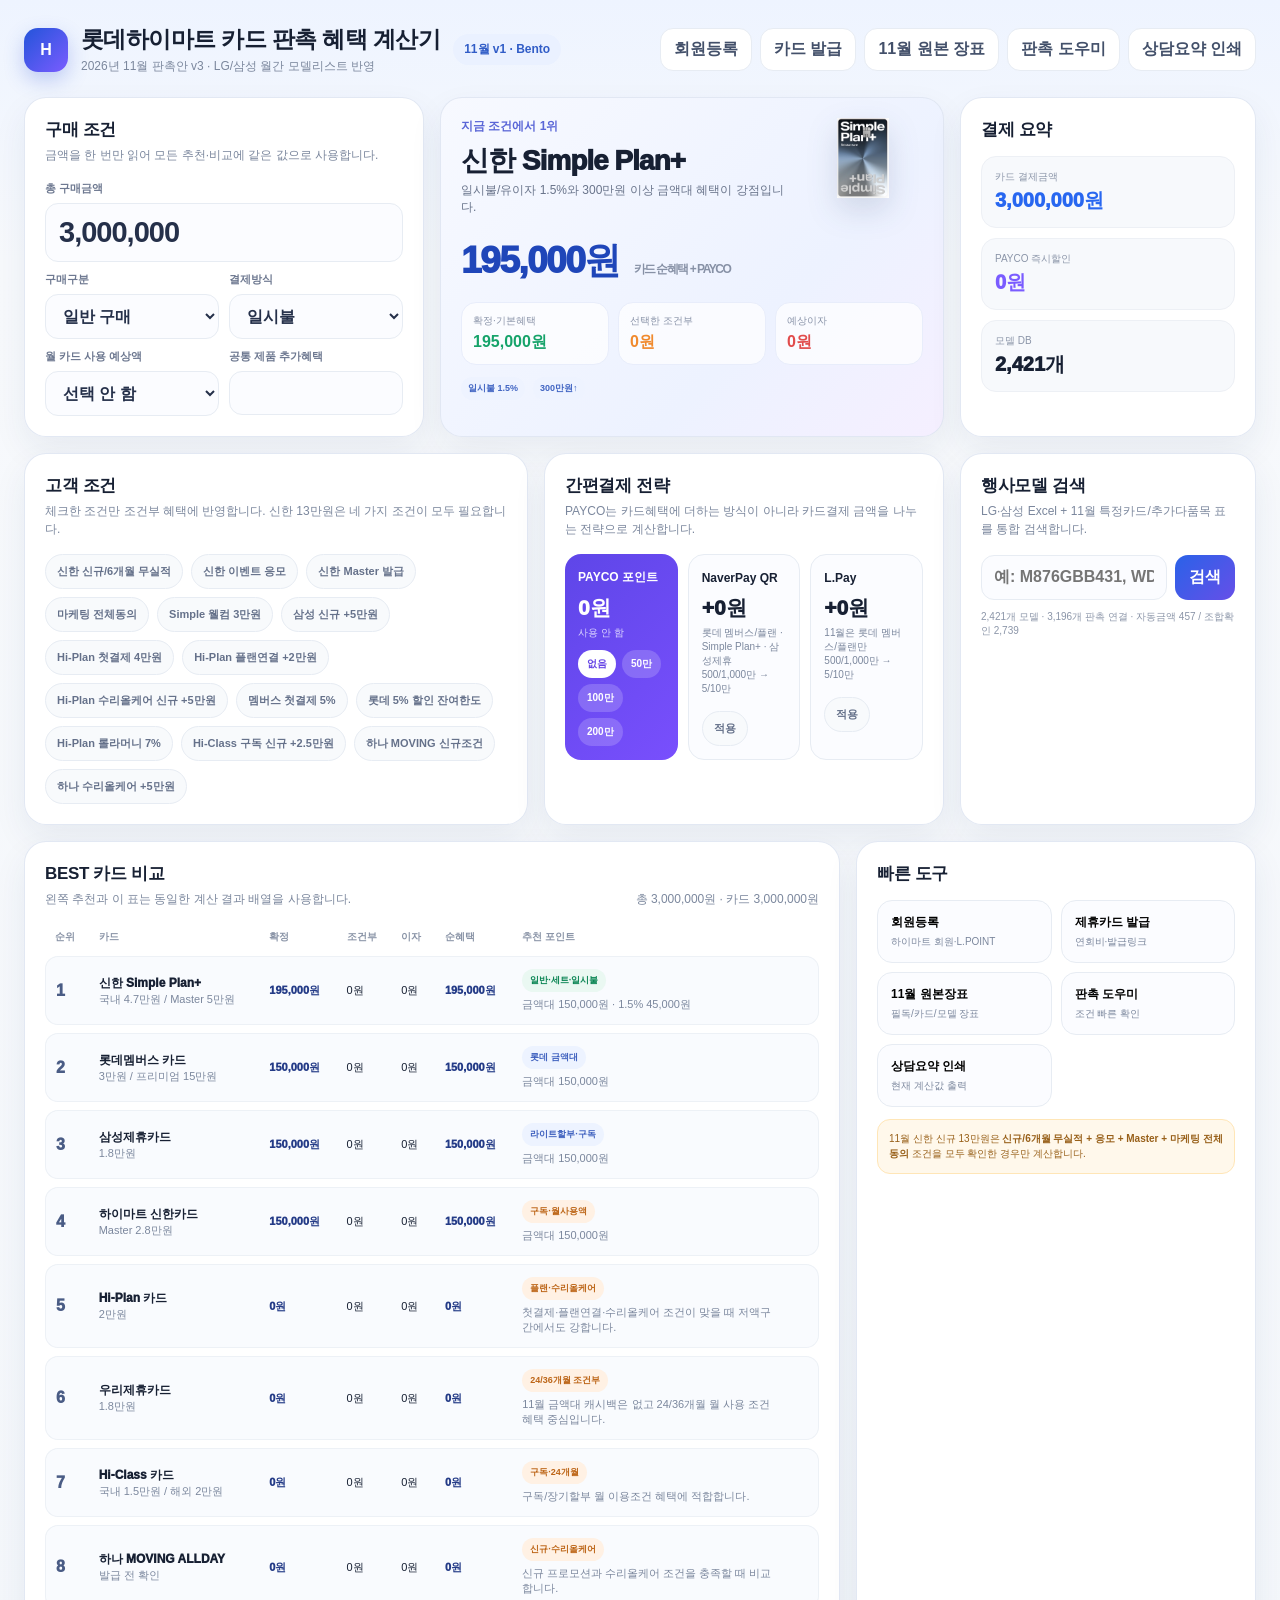
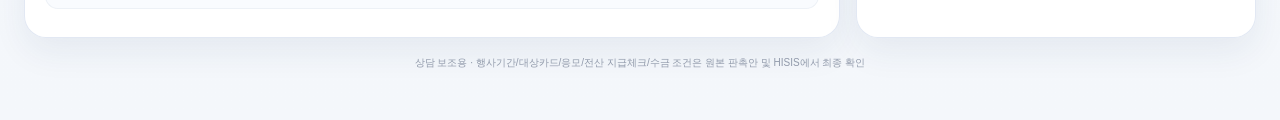
==== index.html @ 44b93381 "Add selectable card hero control" ====
<!doctype html>
<html lang="ko">
<head>
<meta charset="utf-8" />
<meta name="viewport" content="width=device-width,initial-scale=1,viewport-fit=cover" />
<title>롯데하이마트 카드 판촉 혜택 계산기 · 2026년 11월</title>
<link rel="stylesheet" href="styles.css">
</head>
<body>
<div class="app">
  <div class="topbar">
    <div class="brand"><div class="logo">H</div><div><h1>롯데하이마트 카드 판촉 혜택 계산기</h1><p>2026년 11월 판촉안 v3 · LG/삼성 월간 모델리스트 반영</p></div><span class="version">11월 v1 · Bento</span></div>
    <div class="top-actions"><button onclick="openModal('memberModal')">회원등록</button><button onclick="openModal('issueModal')">카드 발급</button><button onclick="openModal('sourceModal')">11월 원본 장표</button><button onclick="openModal('chatModal')">판촉 도우미</button><button onclick="window.print()">상담요약 인쇄</button></div>
  </div>

  <main class="grid">
    <section class="card inputs">
      <h2 class="section-title">구매 조건</h2><div class="section-sub">금액을 한 번만 읽어 모든 추천·비교에 같은 값으로 사용합니다.</div>
      <div class="field-grid">
        <div class="field wide"><label>총 구매금액</label><input id="amount" class="amount-main" inputmode="numeric" value="3,000,000" /></div>
        <div class="field"><label>구매구분</label><select id="category"><option value="general">일반 구매</option><option value="subscription">구독 구매</option></select></div>
        <div class="field"><label>결제방식</label><select id="month"><option value="0">일시불</option><option value="2">2개월</option><option value="3">3개월</option><option value="4">4개월</option><option value="5">5개월</option><option value="6">6개월</option><option value="12">12개월</option><option value="24">24개월</option><option value="36">36개월</option><option value="60">60개월</option></select></div>
        <div class="field"><label>월 카드 사용 예상액</label><select id="monthlySpend"><option value="0">선택 안 함</option><option value="300000">30만원</option><option value="500000">50만원</option><option value="700000">70만원</option><option value="1000000">100만원</option><option value="1200000">120만원</option><option value="1500000">150만원</option><option value="2000000">200만원</option></select></div>
        <div class="field"><label>공통 제품 추가혜택</label><input id="productCashback" inputmode="numeric" value="0" /></div>
      </div>
    </section>

    <section class="card hero">
      <div class="hero-top"><div><div class="hero-headline"><div id="heroKicker" class="hero-kicker">지금 조건에서 1위</div><button id="heroReset" class="hero-reset" type="button" onclick="resetSelectedCard()" style="display:none">추천 1위로 돌아가기</button></div><div id="heroName" class="hero-card-name">-</div><div id="heroReason" class="hero-reason">조건을 계산하고 있습니다.</div></div><img id="heroImg" class="hero-img" alt="카드 이미지" style="display:none" /></div>
      <div id="heroMoney" class="hero-money">0원 <small>순혜택</small></div>
      <div class="hero-break"><div class="mini"><div class="k">확정·기본혜택</div><div id="heroConfirmed" class="v green">0원</div></div><div class="mini"><div class="k">선택한 조건부</div><div id="heroConditional" class="v orange">0원</div></div><div class="mini"><div class="k">예상이자</div><div id="heroInterest" class="v red">0원</div></div></div>
      <div id="heroTags" class="chips" style="margin-top:12px"></div>
    </section>

    <section class="card benefits">
      <h3 class="section-title">결제 요약</h3><div class="kpis"><div class="kpi blue"><div class="k">카드 결제금액</div><div id="cardAmountKpi" class="v">0원</div></div><div class="kpi purple"><div class="k">PAYCO 즉시할인</div><div id="paycoKpi" class="v">0원</div></div><div class="kpi"><div class="k">모델 DB</div><div id="modelCount" class="v">-</div></div></div>
    </section>

    <section class="card conditions">
      <h3 class="section-title">고객 조건</h3><div class="section-sub">체크한 조건만 조건부 혜택에 반영합니다. 신한 13만원은 네 가지 조건이 모두 필요합니다.</div>
      <div class="chips">
        <label class="chip"><input id="shinhanNew" type="checkbox"><span>신한 신규/6개월 무실적</span></label>
        <label class="chip"><input id="shinhanApply" type="checkbox"><span>신한 이벤트 응모</span></label>
        <label class="chip"><input id="shinhanMaster" type="checkbox"><span>신한 Master 발급</span></label>
        <label class="chip"><input id="shinhanMarketing" type="checkbox"><span>마케팅 전체동의</span></label>
        <label class="chip orange"><input id="simpleWelcome" type="checkbox"><span>Simple 웰컴 3만원</span></label>
        <label class="chip"><input id="samsungNew" type="checkbox"><span>삼성 신규 +5만원</span></label>
        <label class="chip"><input id="planFirst" type="checkbox"><span>Hi-Plan 첫결제 4만원</span></label>
        <label class="chip"><input id="planConnected" type="checkbox"><span>Hi-Plan 플랜연결 +2만원</span></label>
        <label class="chip orange"><input id="planAllcare" type="checkbox"><span>Hi-Plan 수리올케어 신규 +5만원</span></label>
        <label class="chip"><input id="membersFirst" type="checkbox"><span>멤버스 첫결제 5%</span></label>
        <label class="chip"><input id="lotteBilling" type="checkbox"><span>롯데 5% 할인 잔여한도</span></label>
        <label class="chip"><input id="lola" type="checkbox"><span>Hi-Plan 롤라머니 7%</span></label>
        <label class="chip"><input id="classNewSub" type="checkbox"><span>Hi-Class 구독 신규 +2.5만원</span></label>
        <label class="chip"><input id="hanaNew" type="checkbox"><span>하나 MOVING 신규조건</span></label>
        <label class="chip orange"><input id="hanaAllcare" type="checkbox"><span>하나 수리올케어 +5만원</span></label>
      </div>
    </section>

    <section class="card pay">
      <h3 class="section-title">간편결제 전략</h3><div class="section-sub">PAYCO는 카드혜택에 더하는 방식이 아니라 카드결제 금액을 나누는 전략으로 계산합니다.</div>
      <div class="pay-grid">
        <div class="pay-card payco"><b>PAYCO 포인트</b><div id="paycoBenefit" class="big">0원</div><div id="paycoDesc" class="small">사용 안 함</div><div class="payco-controls"><button data-payco="0">없음</button><button data-payco="500000">50만</button><button data-payco="1000000">100만</button><button data-payco="2000000">200만</button></div></div>
        <label class="pay-card"><b>NaverPay QR</b><div id="naverText" class="big">+0원</div><div class="small">롯데 멤버스/플랜 · Simple Plan+ · 삼성제휴<br>500/1,000만 → 5/10만</div><div class="chips"><span class="chip green"><input id="naverPay" type="checkbox"><span>적용</span></span></div></label>
        <label class="pay-card"><b>L.Pay</b><div id="lpayText" class="big">+0원</div><div class="small">11월은 롯데 멤버스/플랜만<br>500/1,000만 → 5/10만</div><div class="chips"><span class="chip green"><input id="lpay" type="checkbox"><span>적용</span></span></div></label>
      </div>
    </section>

    <section class="card model">
      <h3 class="section-title">행사모델 검색</h3><div class="section-sub">LG·삼성 Excel + 11월 특정카드/추가다품목 표를 통합 검색합니다.</div>
      <div class="model-search"><input id="modelQuery" placeholder="예: M876GBB431, WD90H25BHB" /><button class="primary" onclick="searchModel()">검색</button></div>
      <div id="modelStats" class="model-stats"></div><div id="modelResults" class="model-results"></div>
    </section>

    <section class="card compare">
      <div class="compare-head"><div><h3 class="section-title">BEST 카드 비교</h3><div class="section-sub">왼쪽 추천과 이 표는 동일한 계산 결과 배열을 사용합니다.</div></div><div id="rankNote" class="section-sub"></div></div>
      <div class="table-wrap"><table class="rank-table"><thead><tr><th>순위</th><th>카드</th><th>확정</th><th>조건부</th><th>이자</th><th>순혜택</th><th>추천 포인트</th></tr></thead><tbody id="rankBody"></tbody></table></div>
    </section>

    <section class="card tools">
      <h3 class="section-title">빠른 도구</h3><div class="tool-grid"><button class="tool" onclick="openModal('memberModal')"><b>회원등록</b><span>하이마트 회원·L.POINT</span></button><button class="tool" onclick="openModal('issueModal')"><b>제휴카드 발급</b><span>연회비·발급링크</span></button><button class="tool" onclick="openModal('sourceModal')"><b>11월 원본장표</b><span>필독/카드/모델 장표</span></button><button class="tool" onclick="openModal('chatModal')"><b>판촉 도우미</b><span>조건 빠른 확인</span></button><button class="tool" onclick="window.print()"><b>상담요약 인쇄</b><span>현재 계산값 출력</span></button></div>
      <div class="notice">11월 신한 신규 13만원은 <b>신규/6개월 무실적 + 응모 + Master + 마케팅 전체동의</b> 조건을 모두 확인한 경우만 계산합니다.</div>
    </section>
  </main>
  <div class="footer">상담 보조용 · 행사기간/대상카드/응모/전산 지급체크/수금 조건은 원본 판촉안 및 HISIS에서 최종 확인</div>
</div>

<div class="modal" id="memberModal" onclick="if(event.target===this)closeModal('memberModal')"><div class="modal-box"><div class="modal-head"><div><h3>회원등록</h3><div class="section-sub">하이마트 회원등록과 L.POINT 모바일카드를 바로 열거나 QR로 안내합니다.</div></div><button class="x" onclick="closeModal('memberModal')">×</button></div><div id="memberGrid" class="issue-grid"></div></div></div>
<div class="modal" id="issueModal" onclick="if(event.target===this)closeModal('issueModal')"><div class="modal-box"><div class="modal-head"><div><h3>제휴카드 발급</h3><div class="section-sub">11월 상담용 연회비와 발급 링크</div></div><button class="x" onclick="closeModal('issueModal')">×</button></div><div id="issueGrid" class="issue-grid"></div></div></div>
<div class="modal" id="sourceModal" onclick="if(event.target===this)closeModal('sourceModal')"><div class="modal-box"><div class="modal-head"><div><h3>11월 원본 장표</h3><div class="section-sub">필독·카드·간편결제·모델 판촉 원본</div></div><button class="x" onclick="closeModal('sourceModal')">×</button></div><div id="sourceGrid" class="source-grid"></div></div></div>
<div class="modal" id="chatModal" onclick="if(event.target===this)closeModal('chatModal')"><div class="modal-box" style="max-width:700px"><div class="modal-head"><div><h3>11월 판촉 도우미</h3><div class="section-sub">예: 신한 신규, 우리 24개월, LPay, PAYCO</div></div><button class="x" onclick="closeModal('chatModal')">×</button></div><div class="chat-row"><input id="chatQ" placeholder="궁금한 조건을 입력하세요" onkeydown="if(event.key==='Enter')askChat()"><button class="primary" onclick="askChat()">확인</button></div><div id="chatA" class="chat-answer">질문을 입력하면 11월 판촉안 기준 핵심 조건을 보여줍니다.</div></div></div>
<div class="modal viewer-modal" id="viewerModal" onclick="if(event.target===this)closeViewer()"><div class="viewer-box"><div class="modal-head"><div><h3 id="viewerTitle">확대 보기</h3><div id="viewerSub" class="section-sub"></div></div><button class="x" onclick="closeViewer()">×</button></div><div class="viewer-body"><img id="viewerImage" alt="확대 이미지"><div id="viewerUrl" class="viewer-url"></div><div class="viewer-actions"><button id="viewerOpenBtn" class="primary">링크 열기</button><button id="viewerCopyBtn">URL 복사</button></div></div></div></div>
<script src="model-db.js"></script>
<script src="app.js"></script>
</body>
</html>
---- styles.css ----
:root{--bg:#f4f7fb;--card:#fff;--text:#172033;--muted:#7b879d;--line:#e7ecf3;--blue:#2867f0;--blue2:#5a82ff;--navy:#111f48;--purple:#7a5cff;--green:#16a36a;--orange:#f08a2e;--red:#e14c4c;--shadow:0 14px 34px rgba(25,52,97,.07);--r:22px}
*{box-sizing:border-box}body{margin:0;background:linear-gradient(180deg,#eef4ff 0,#f7f9fc 260px,#f4f7fb 100%);color:var(--text);font-family:Pretendard,-apple-system,BlinkMacSystemFont,"Segoe UI",Roboto,"Noto Sans KR",sans-serif}button,input,select{font:inherit}button{cursor:pointer}
.app{max-width:1500px;margin:0 auto;padding:24px 24px 50px}.topbar{display:flex;align-items:center;justify-content:space-between;gap:18px;margin-bottom:22px}.brand{display:flex;align-items:center;gap:13px}.logo{width:44px;height:44px;border-radius:14px;background:linear-gradient(135deg,#2354da,#7a5cff);display:grid;place-items:center;color:white;font-weight:900;box-shadow:0 8px 20px rgba(55,88,214,.28)}.brand h1{margin:0;font-size:23px;letter-spacing:-.6px}.brand p{margin:3px 0 0;color:var(--muted);font-size:12px}.top-actions{display:flex;gap:8px;flex-wrap:wrap}.top-actions button,.ghost-btn{border:1px solid var(--line);background:#fff;padding:10px 13px;border-radius:13px;color:#43506a;font-weight:750}.version{background:#eaf1ff;color:#315dc7;border-radius:999px;padding:7px 11px;font-weight:800;font-size:12px}
.grid{display:grid;grid-template-columns:repeat(12,1fr);gap:16px}.card{background:rgba(255,255,255,.94);border:1px solid rgba(224,231,242,.92);border-radius:var(--r);box-shadow:var(--shadow);padding:20px}.card h2,.card h3{margin:0}.section-title{font-size:17px;letter-spacing:-.35px}.section-sub{margin-top:5px;color:var(--muted);font-size:12px;line-height:1.55}.inputs{grid-column:span 4}.hero{grid-column:span 5;background:linear-gradient(135deg,#f7f9ff,#edf2ff 65%,#f5efff)}.benefits{grid-column:span 3}.pay{grid-column:span 4}.conditions{grid-column:span 5}.model{grid-column:span 3}.compare{grid-column:span 8}.tools{grid-column:span 4}.full{grid-column:1/-1}
.field-grid{display:grid;grid-template-columns:1fr 1fr;gap:10px;margin-top:16px}.field{display:flex;flex-direction:column;gap:7px}.field.wide{grid-column:1/-1}.field label{font-size:11px;color:#6d7890;font-weight:800}.field input,.field select{width:100%;border:1px solid var(--line);background:#fbfcff;border-radius:13px;padding:12px 13px;outline:none;color:#25304a;font-weight:720}.field input:focus,.field select:focus{border-color:#aac0ff;box-shadow:0 0 0 3px rgba(63,105,238,.08)}
.amount-main{font-size:29px!important;font-weight:900!important;letter-spacing:-1px}.seg{display:flex;background:#f1f4f9;border-radius:13px;padding:4px;gap:4px}.seg button{flex:1;border:0;background:transparent;padding:9px 6px;border-radius:10px;font-size:12px;font-weight:800;color:#7a859b}.seg button.active{background:#fff;color:#1f4ec5;box-shadow:0 3px 10px rgba(33,55,91,.1)}
.chips{display:flex;flex-wrap:wrap;gap:8px;margin-top:15px}.chip{position:relative}.chip input{position:absolute;opacity:0}.chip span{display:inline-flex;align-items:center;gap:6px;border:1px solid var(--line);background:#f8fafc;padding:9px 11px;border-radius:999px;color:#65718a;font-size:11px;font-weight:800;transition:.15s}.chip input:checked+span{border-color:#9ab4ff;background:#eaf0ff;color:#2458d5;box-shadow:inset 0 0 0 1px #cfdbff}.chip.orange input:checked+span{border-color:#ffc894;background:#fff2e5;color:#c66410}.chip.green input:checked+span{border-color:#91d5b9;background:#e9f8f1;color:#0d8755}
.hero-top{display:flex;justify-content:space-between;align-items:flex-start;gap:18px}.hero-kicker{font-size:12px;font-weight:900;color:#5a66d7}.hero-card-name{font-size:28px;font-weight:950;margin:7px 0 2px;letter-spacing:-1px}.hero-reason{color:#69748b;font-size:12px}.hero-img{width:126px;height:80px;object-fit:contain;filter:drop-shadow(0 12px 15px rgba(30,48,92,.14))}.hero-money{font-size:37px;font-weight:950;letter-spacing:-1.5px;margin-top:20px;color:#1f46b9}.hero-money small{font-size:12px;color:#8791a6;font-weight:800;margin-left:5px}.hero-break{display:grid;grid-template-columns:1fr 1fr 1fr;gap:9px;margin-top:16px}.mini{background:rgba(255,255,255,.72);border:1px solid #e8edfb;border-radius:15px;padding:11px}.mini .k{font-size:10px;color:#8993a8}.mini .v{font-size:16px;font-weight:900;margin-top:4px}.mini .v.green{color:var(--green)}.mini .v.orange{color:var(--orange)}.mini .v.red{color:var(--red)}
.kpis{display:grid;gap:10px;margin-top:15px}.kpi{padding:13px;border-radius:15px;background:#f7f9fc;border:1px solid #edf0f5}.kpi .k{font-size:10px;color:#8b95a8}.kpi .v{font-weight:950;font-size:20px;margin-top:3px}.kpi.blue .v{color:var(--blue)}.kpi.purple .v{color:var(--purple)}
.pay-grid{display:grid;grid-template-columns:repeat(3,1fr);gap:10px;margin-top:15px}.pay-card{border-radius:16px;padding:13px;border:1px solid var(--line);background:#fbfcff}.pay-card b{font-size:12px}.pay-card .big{font-size:21px;font-weight:950;margin-top:8px}.pay-card .small{font-size:10px;color:var(--muted);margin-top:4px;line-height:1.4}.pay-card.payco{background:linear-gradient(135deg,#5e46e8,#794ffd);color:#fff;border:0}.pay-card.payco .small{color:#ddd7ff}.payco-controls{display:flex;gap:6px;margin-top:10px;flex-wrap:wrap}.payco-controls button{border:0;border-radius:999px;padding:7px 9px;background:rgba(255,255,255,.18);color:#fff;font-size:10px;font-weight:800}.payco-controls button.active{background:#fff;color:#6645e5}
.model-search{display:flex;gap:8px;margin-top:16px}.model-search input{flex:1;border:1px solid var(--line);border-radius:13px;padding:12px;background:#fbfcff;font-weight:750;min-width:0}.primary{border:0;border-radius:13px;background:linear-gradient(135deg,#2a62e8,#664fe8);color:#fff;font-weight:850;padding:12px 14px}.model-stats{margin-top:10px;color:#8b95a8;font-size:10px}.model-results{margin-top:12px;max-height:360px;overflow:auto;display:grid;gap:8px}.model-item{border:1px solid var(--line);border-radius:14px;padding:11px;background:#fcfdff}.model-name{font-weight:950;font-size:13px}.promo-line{display:flex;justify-content:space-between;gap:10px;margin-top:7px;font-size:10px;color:#667188}.promo-line b{color:#293552}.promo-amt{font-weight:900;color:#2358d6;white-space:nowrap}.tagrow{display:flex;flex-wrap:wrap;gap:5px;margin-top:7px}.tag{font-size:9px;font-weight:850;border-radius:999px;padding:5px 7px;background:#eef3ff;color:#4165c3}.tag.warn{background:#fff1e5;color:#c66718}.tag.good{background:#e9f8f1;color:#0e8657}
.compare-head{display:flex;justify-content:space-between;align-items:end;gap:12px}.table-wrap{overflow:auto;margin-top:14px}.rank-table{width:100%;border-collapse:separate;border-spacing:0 8px;min-width:760px}.rank-table th{text-align:left;color:#8a94a7;font-size:10px;padding:0 10px 4px}.rank-table td{padding:12px 10px;background:#f9fbfe;border-top:1px solid #edf1f6;border-bottom:1px solid #edf1f6;font-size:11px}.rank-table td:first-child{border-left:1px solid #edf1f6;border-radius:13px 0 0 13px}.rank-table td:last-child{border-right:1px solid #edf1f6;border-radius:0 13px 13px 0}.rank{font-size:16px;font-weight:950;color:#4a5c85}.cardname{font-weight:950;font-size:12px}.money{font-weight:950;color:#243b87}.muted{color:var(--muted)}.status{display:inline-flex;padding:5px 8px;border-radius:999px;background:#edf3ff;color:#3f61bf;font-size:9px;font-weight:850}.status.orange{background:#fff1e4;color:#bd6618}.status.green{background:#eaf8f2;color:#0b8554}
.tool-grid{display:grid;grid-template-columns:1fr 1fr;gap:9px;margin-top:15px}.tool{border:1px solid var(--line);background:#fbfcff;border-radius:15px;padding:13px;text-align:left}.tool b{display:block;font-size:12px}.tool span{display:block;font-size:10px;color:var(--muted);margin-top:4px}.notice{margin-top:12px;padding:11px;border-radius:13px;background:#fff8eb;color:#986019;font-size:10px;line-height:1.55;border:1px solid #ffe6b7}
.modal{position:fixed;inset:0;background:rgba(15,24,45,.48);display:none;align-items:center;justify-content:center;padding:18px;z-index:30}.modal.open{display:flex}.modal-box{width:min(1100px,96vw);max-height:90vh;overflow:auto;background:#fff;border-radius:24px;padding:20px;box-shadow:0 30px 70px rgba(7,18,49,.25)}.modal-head{display:flex;justify-content:space-between;align-items:center;gap:10px;position:sticky;top:-20px;background:white;padding:5px 0 12px;z-index:2}.x{border:0;background:#f1f4f8;width:34px;height:34px;border-radius:11px;font-weight:900}.issue-grid,.source-grid{display:grid;grid-template-columns:repeat(3,1fr);gap:12px}.issue-card,.source-card{border:1px solid var(--line);border-radius:17px;padding:14px;background:#fbfcff}.issue-card img{width:100%;height:84px;object-fit:contain}.issue-card h4{margin:8px 0 4px}.issue-card p{font-size:10px;color:var(--muted);line-height:1.5;min-height:45px}.issue-card a{display:inline-flex;text-decoration:none;background:#285fe4;color:white;border-radius:10px;padding:9px 10px;font-size:10px;font-weight:850}.source-card img{width:100%;border-radius:10px;border:1px solid #edf0f5}.source-card b{display:block;margin-top:8px;font-size:11px}.chat-row{display:flex;gap:8px}.chat-row input{flex:1;border:1px solid var(--line);border-radius:13px;padding:12px}.chat-answer{white-space:pre-wrap;background:#f7f9fd;border:1px solid var(--line);border-radius:15px;padding:14px;margin-top:10px;font-size:11px;line-height:1.65}.footer{margin-top:18px;text-align:center;color:#9099aa;font-size:10px}
@media(max-width:1100px){.inputs,.hero,.benefits,.pay,.conditions,.model,.compare,.tools{grid-column:span 6}.hero{order:-1}.issue-grid,.source-grid{grid-template-columns:repeat(2,1fr)}}
@media(max-width:720px){.app{padding:14px 12px 35px}.topbar{align-items:flex-start}.top-actions{display:none}.grid{gap:11px}.inputs,.hero,.benefits,.pay,.conditions,.model,.compare,.tools{grid-column:1/-1}.card{padding:16px;border-radius:18px}.hero-card-name{font-size:22px}.hero-money{font-size:31px}.hero-img{width:92px}.hero-break{grid-template-columns:1fr 1fr}.hero-break .mini:last-child{grid-column:1/-1}.field-grid{grid-template-columns:1fr 1fr}.pay-grid{grid-template-columns:1fr}.issue-grid,.source-grid{grid-template-columns:1fr}.brand h1{font-size:18px}.logo{width:38px;height:38px}.version{display:none}}
@media print{body{background:#fff}.top-actions,.tools,.model,.conditions,.pay,.footer{display:none!important}.app{max-width:none;padding:0}.grid{display:block}.card{box-shadow:none;margin:0 0 10px;border:1px solid #ddd}.compare{page-break-inside:avoid}}
.issue-grid{display:grid;grid-template-columns:repeat(auto-fit,minmax(260px,1fr));gap:16px}.issue-card{border:1px solid var(--line,#e6eaf1);border-radius:20px;padding:16px;background:#fff;box-shadow:0 8px 24px rgba(15,23,42,.05)}.issue-card h4{margin:10px 0 6px;font-size:18px}.issue-card p{margin:0 0 12px;color:#64708a;line-height:1.55;font-size:13px}.issue-main-img{width:100%;height:110px;object-fit:contain;border-radius:14px;background:#f7f9fc}.issue-placeholder{height:110px;display:grid;place-items:center;border-radius:14px;background:linear-gradient(135deg,#eef3ff,#f6f2ff);font-weight:900;color:#4253a8}.issue-qr-row{display:grid;grid-template-columns:96px 1fr;gap:12px;align-items:center;margin:10px 0}.issue-qr-img{width:96px;height:96px;object-fit:contain;border:1px solid #e4e8ef;border-radius:14px;padding:6px;background:#fff;cursor:zoom-in}.issue-url{font-size:11px;line-height:1.45;word-break:break-all;color:#667085;background:#f8fafc;border-radius:12px;padding:10px}.issue-actions{display:flex;gap:8px;flex-wrap:wrap}.issue-actions a,.issue-actions button{border:0;border-radius:11px;padding:9px 11px;background:#eef3ff;color:#2947b8;font-size:12px;font-weight:800;text-decoration:none;cursor:pointer}.issue-actions a{background:#315efb;color:#fff}.member-symbol{height:110px;border-radius:14px;background:linear-gradient(135deg,#fff4f3,#f0f6ff);display:grid;place-items:center;font-size:24px;font-weight:950;color:#315efb}.source-click{border:1px solid var(--line,#e6eaf1);text-align:left;cursor:pointer;width:100%;font:inherit;color:inherit}.source-click img{width:100%;height:150px;object-fit:cover;object-position:top;border-radius:13px;margin-bottom:10px;border:1px solid #edf0f5}.source-click:hover{transform:translateY(-2px);box-shadow:0 12px 30px rgba(49,94,251,.11)}.viewer-modal{z-index:500}.viewer-box{width:min(1000px,94vw);max-height:92vh;overflow:auto;background:#fff;border-radius:24px;padding:18px}.viewer-body{display:grid;gap:12px}.viewer-body img{width:100%;max-height:72vh;object-fit:contain;border-radius:16px;background:#f7f8fb;border:1px solid #e7eaf0}.viewer-url{font-size:12px;word-break:break-all;background:#f8fafc;border:1px solid #e7eaf0;padding:12px;border-radius:12px;color:#475467}.viewer-actions{display:flex;gap:8px}.viewer-actions button{padding:10px 14px;border:0;border-radius:11px;font-weight:800;cursor:pointer}.viewer-actions .primary{background:#315efb;color:#fff}@media(max-width:620px){.issue-qr-row{grid-template-columns:82px 1fr}.issue-qr-img{width:82px;height:82px}.source-click img{height:120px}}
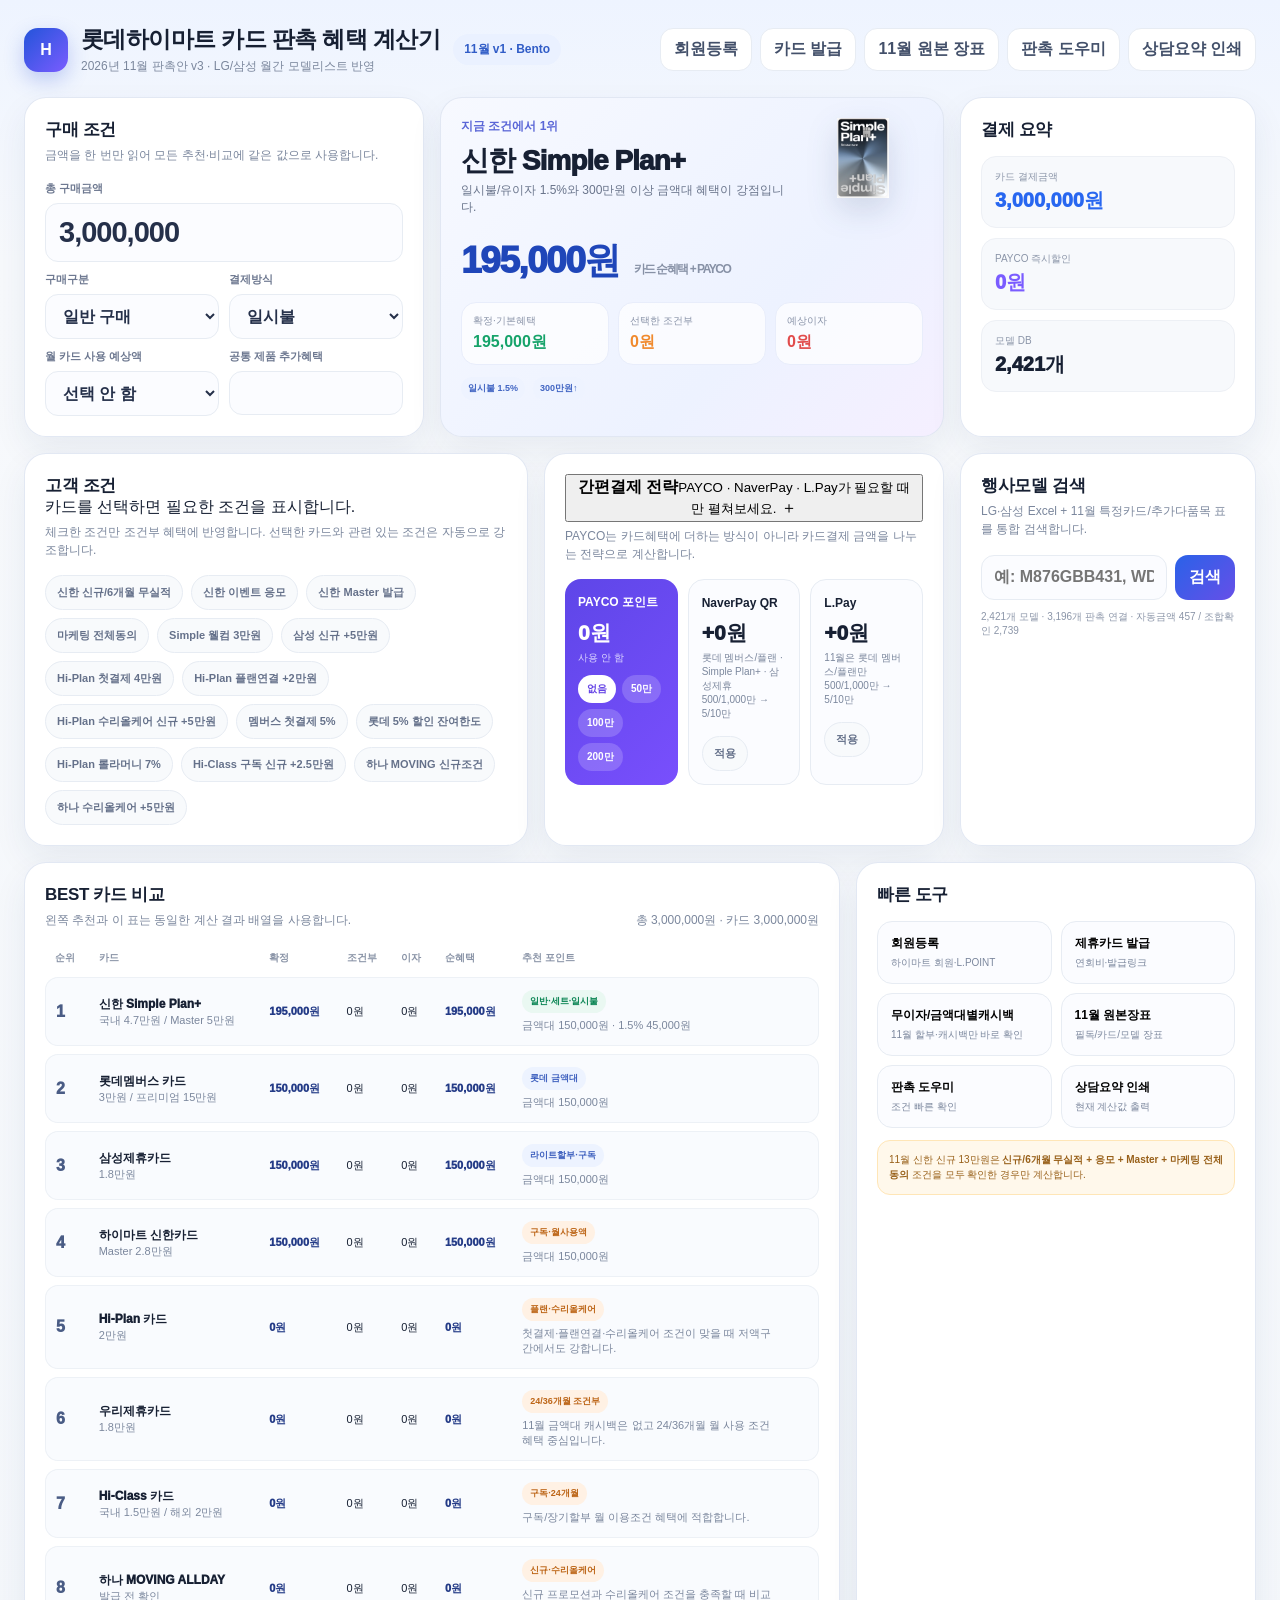
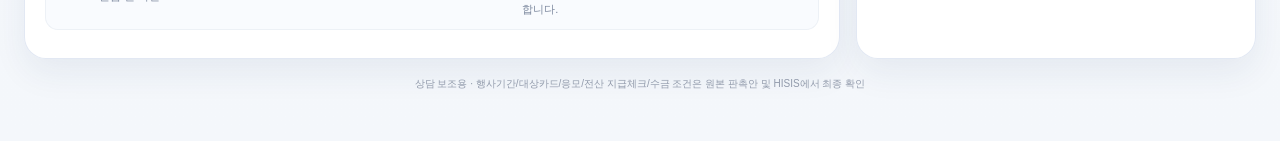
==== commit fadb187d: "Collapse payment strategy and add quick cashback guide" ====
--- a/index.html
+++ b/index.html
@@ -37,7 +37,7 @@
     </section>
 
     <section class="card conditions">
-      <h3 class="section-title">고객 조건</h3><div class="section-sub">체크한 조건만 조건부 혜택에 반영합니다. 신한 13만원은 네 가지 조건이 모두 필요합니다.</div>
+      <div class="condition-head"><h3 class="section-title">고객 조건</h3><span id="conditionHint" class="condition-hint">카드를 선택하면 필요한 조건을 표시합니다.</span></div><div class="section-sub">체크한 조건만 조건부 혜택에 반영합니다. 선택한 카드와 관련 있는 조건은 자동으로 강조합니다.</div>
       <div class="chips">
         <label class="chip"><input id="shinhanNew" type="checkbox"><span>신한 신규/6개월 무실적</span></label>
         <label class="chip"><input id="shinhanApply" type="checkbox"><span>신한 이벤트 응모</span></label>
@@ -57,12 +57,18 @@
       </div>
     </section>
 
-    <section class="card pay">
-      <h3 class="section-title">간편결제 전략</h3><div class="section-sub">PAYCO는 카드혜택에 더하는 방식이 아니라 카드결제 금액을 나누는 전략으로 계산합니다.</div>
+    <section class="card pay collapsible-card">
+      <button class="collapse-head" type="button" onclick="togglePayStrategy()" aria-expanded="false">
+        <span><strong>간편결제 전략</strong><small>PAYCO · NaverPay · L.Pay가 필요할 때만 펼쳐보세요.</small></span>
+        <span id="payCollapseIcon" class="collapse-icon">＋</span>
+      </button>
+      <div id="payStrategyBody" class="collapse-body">
+      <div class="section-sub">PAYCO는 카드혜택에 더하는 방식이 아니라 카드결제 금액을 나누는 전략으로 계산합니다.</div>
       <div class="pay-grid">
         <div class="pay-card payco"><b>PAYCO 포인트</b><div id="paycoBenefit" class="big">0원</div><div id="paycoDesc" class="small">사용 안 함</div><div class="payco-controls"><button data-payco="0">없음</button><button data-payco="500000">50만</button><button data-payco="1000000">100만</button><button data-payco="2000000">200만</button></div></div>
         <label class="pay-card"><b>NaverPay QR</b><div id="naverText" class="big">+0원</div><div class="small">롯데 멤버스/플랜 · Simple Plan+ · 삼성제휴<br>500/1,000만 → 5/10만</div><div class="chips"><span class="chip green"><input id="naverPay" type="checkbox"><span>적용</span></span></div></label>
         <label class="pay-card"><b>L.Pay</b><div id="lpayText" class="big">+0원</div><div class="small">11월은 롯데 멤버스/플랜만<br>500/1,000만 → 5/10만</div><div class="chips"><span class="chip green"><input id="lpay" type="checkbox"><span>적용</span></span></div></label>
+      </div>
       </div>
     </section>
 
@@ -78,7 +84,7 @@
     </section>
 
     <section class="card tools">
-      <h3 class="section-title">빠른 도구</h3><div class="tool-grid"><button class="tool" onclick="openModal('memberModal')"><b>회원등록</b><span>하이마트 회원·L.POINT</span></button><button class="tool" onclick="openModal('issueModal')"><b>제휴카드 발급</b><span>연회비·발급링크</span></button><button class="tool" onclick="openModal('sourceModal')"><b>11월 원본장표</b><span>필독/카드/모델 장표</span></button><button class="tool" onclick="openModal('chatModal')"><b>판촉 도우미</b><span>조건 빠른 확인</span></button><button class="tool" onclick="window.print()"><b>상담요약 인쇄</b><span>현재 계산값 출력</span></button></div>
+      <h3 class="section-title">빠른 도구</h3><div class="tool-grid"><button class="tool" onclick="openModal('memberModal')"><b>회원등록</b><span>하이마트 회원·L.POINT</span></button><button class="tool" onclick="openModal('issueModal')"><b>제휴카드 발급</b><span>연회비·발급링크</span></button><button class="tool" onclick="openModal('benefitGuideModal')"><b>무이자/금액대별캐시백</b><span>11월 할부·캐시백만 바로 확인</span></button><button class="tool" onclick="openModal('sourceModal')"><b>11월 원본장표</b><span>필독/카드/모델 장표</span></button><button class="tool" onclick="openModal('chatModal')"><b>판촉 도우미</b><span>조건 빠른 확인</span></button><button class="tool" onclick="window.print()"><b>상담요약 인쇄</b><span>현재 계산값 출력</span></button></div>
       <div class="notice">11월 신한 신규 13만원은 <b>신규/6개월 무실적 + 응모 + Master + 마케팅 전체동의</b> 조건을 모두 확인한 경우만 계산합니다.</div>
     </section>
   </main>
@@ -87,6 +93,7 @@
 
 <div class="modal" id="memberModal" onclick="if(event.target===this)closeModal('memberModal')"><div class="modal-box"><div class="modal-head"><div><h3>회원등록</h3><div class="section-sub">하이마트 회원등록과 L.POINT 모바일카드를 바로 열거나 QR로 안내합니다.</div></div><button class="x" onclick="closeModal('memberModal')">×</button></div><div id="memberGrid" class="issue-grid"></div></div></div>
 <div class="modal" id="issueModal" onclick="if(event.target===this)closeModal('issueModal')"><div class="modal-box"><div class="modal-head"><div><h3>제휴카드 발급</h3><div class="section-sub">11월 상담용 연회비와 발급 링크</div></div><button class="x" onclick="closeModal('issueModal')">×</button></div><div id="issueGrid" class="issue-grid"></div></div></div>
+<div class="modal" id="benefitGuideModal" onclick="if(event.target===this)closeModal('benefitGuideModal')"><div class="modal-box benefit-guide-box"><div class="modal-head"><div><h3>무이자/금액대별캐시백</h3><div class="section-sub">11월 상담에서 자주 확인하는 두 장표만 모았습니다.</div></div><button class="x" onclick="closeModal('benefitGuideModal')">×</button></div><div class="benefit-guide-grid"><button class="source-card source-click" onclick="openViewer('11월 무이자·할부','source/slide-15.png','','11월 판촉안 v3 · 15p')"><img src="source/slide-15.png" alt="11월 무이자 할부"><b>무이자/할부</b><div class="section-sub">카드별 무이자·부분무이자·장기할부 확인</div></button><button class="source-card source-click" onclick="openViewer('11월 금액대별 캐시백','source/slide-16.png','','11월 판촉안 v3 · 16p')"><img src="source/slide-16.png" alt="11월 금액대별 캐시백"><b>금액대별 캐시백</b><div class="section-sub">카드별 구매금액 구간 혜택 확인</div></button></div></div></div>
 <div class="modal" id="sourceModal" onclick="if(event.target===this)closeModal('sourceModal')"><div class="modal-box"><div class="modal-head"><div><h3>11월 원본 장표</h3><div class="section-sub">필독·카드·간편결제·모델 판촉 원본</div></div><button class="x" onclick="closeModal('sourceModal')">×</button></div><div id="sourceGrid" class="source-grid"></div></div></div>
 <div class="modal" id="chatModal" onclick="if(event.target===this)closeModal('chatModal')"><div class="modal-box" style="max-width:700px"><div class="modal-head"><div><h3>11월 판촉 도우미</h3><div class="section-sub">예: 신한 신규, 우리 24개월, LPay, PAYCO</div></div><button class="x" onclick="closeModal('chatModal')">×</button></div><div class="chat-row"><input id="chatQ" placeholder="궁금한 조건을 입력하세요" onkeydown="if(event.key==='Enter')askChat()"><button class="primary" onclick="askChat()">확인</button></div><div id="chatA" class="chat-answer">질문을 입력하면 11월 판촉안 기준 핵심 조건을 보여줍니다.</div></div></div>
 <div class="modal viewer-modal" id="viewerModal" onclick="if(event.target===this)closeViewer()"><div class="viewer-box"><div class="modal-head"><div><h3 id="viewerTitle">확대 보기</h3><div id="viewerSub" class="section-sub"></div></div><button class="x" onclick="closeViewer()">×</button></div><div class="viewer-body"><img id="viewerImage" alt="확대 이미지"><div id="viewerUrl" class="viewer-url"></div><div class="viewer-actions"><button id="viewerOpenBtn" class="primary">링크 열기</button><button id="viewerCopyBtn">URL 복사</button></div></div></div></div>
--- a/styles.css
+++ b/styles.css
@@ -15,4 +15,75 @@
 @media(max-width:1100px){.inputs,.hero,.benefits,.pay,.conditions,.model,.compare,.tools{grid-column:span 6}.hero{order:-1}.issue-grid,.source-grid{grid-template-columns:repeat(2,1fr)}}
 @media(max-width:720px){.app{padding:14px 12px 35px}.topbar{align-items:flex-start}.top-actions{display:none}.grid{gap:11px}.inputs,.hero,.benefits,.pay,.conditions,.model,.compare,.tools{grid-column:1/-1}.card{padding:16px;border-radius:18px}.hero-card-name{font-size:22px}.hero-money{font-size:31px}.hero-img{width:92px}.hero-break{grid-template-columns:1fr 1fr}.hero-break .mini:last-child{grid-column:1/-1}.field-grid{grid-template-columns:1fr 1fr}.pay-grid{grid-template-columns:1fr}.issue-grid,.source-grid{grid-template-columns:1fr}.brand h1{font-size:18px}.logo{width:38px;height:38px}.version{display:none}}
 @media print{body{background:#fff}.top-actions,.tools,.model,.conditions,.pay,.footer{display:none!important}.app{max-width:none;padding:0}.grid{display:block}.card{box-shadow:none;margin:0 0 10px;border:1px solid #ddd}.compare{page-break-inside:avoid}}
-.issue-grid{display:grid;grid-template-columns:repeat(auto-fit,minmax(260px,1fr));gap:16px}.issue-card{border:1px solid var(--line,#e6eaf1);border-radius:20px;padding:16px;background:#fff;box-shadow:0 8px 24px rgba(15,23,42,.05)}.issue-card h4{margin:10px 0 6px;font-size:18px}.issue-card p{margin:0 0 12px;color:#64708a;line-height:1.55;font-size:13px}.issue-main-img{width:100%;height:110px;object-fit:contain;border-radius:14px;background:#f7f9fc}.issue-placeholder{height:110px;display:grid;place-items:center;border-radius:14px;background:linear-gradient(135deg,#eef3ff,#f6f2ff);font-weight:900;color:#4253a8}.issue-qr-row{display:grid;grid-template-columns:96px 1fr;gap:12px;align-items:center;margin:10px 0}.issue-qr-img{width:96px;height:96px;object-fit:contain;border:1px solid #e4e8ef;border-radius:14px;padding:6px;background:#fff;cursor:zoom-in}.issue-url{font-size:11px;line-height:1.45;word-break:break-all;color:#667085;background:#f8fafc;border-radius:12px;padding:10px}.issue-actions{display:flex;gap:8px;flex-wrap:wrap}.issue-actions a,.issue-actions button{border:0;border-radius:11px;padding:9px 11px;background:#eef3ff;color:#2947b8;font-size:12px;font-weight:800;text-decoration:none;cursor:pointer}.issue-actions a{background:#315efb;color:#fff}.member-symbol{height:110px;border-radius:14px;background:linear-gradient(135deg,#fff4f3,#f0f6ff);display:grid;place-items:center;font-size:24px;font-weight:950;color:#315efb}.source-click{border:1px solid var(--line,#e6eaf1);text-align:left;cursor:pointer;width:100%;font:inherit;color:inherit}.source-click img{width:100%;height:150px;object-fit:cover;object-position:top;border-radius:13px;margin-bottom:10px;border:1px solid #edf0f5}.source-click:hover{transform:translateY(-2px);box-shadow:0 12px 30px rgba(49,94,251,.11)}.viewer-modal{z-index:500}.viewer-box{width:min(1000px,94vw);max-height:92vh;overflow:auto;background:#fff;border-radius:24px;padding:18px}.viewer-body{display:grid;gap:12px}.viewer-body img{width:100%;max-height:72vh;object-fit:contain;border-radius:16px;background:#f7f8fb;border:1px solid #e7eaf0}.viewer-url{font-size:12px;word-break:break-all;background:#f8fafc;border:1px solid #e7eaf0;padding:12px;border-radius:12px;color:#475467}.viewer-actions{display:flex;gap:8px}.viewer-actions button{padding:10px 14px;border:0;border-radius:11px;font-weight:800;cursor:pointer}.viewer-actions .primary{background:#315efb;color:#fff}@media(max-width:620px){.issue-qr-row{grid-template-columns:82px 1fr}.issue-qr-img{width:82px;height:82px}.source-click img{height:120px}}+.issue-grid{display:grid;grid-template-columns:repeat(auto-fit,minmax(260px,1fr));gap:16px}.issue-card{border:1px solid var(--line,#e6eaf1);border-radius:20px;padding:16px;background:#fff;box-shadow:0 8px 24px rgba(15,23,42,.05)}.issue-card h4{margin:10px 0 6px;font-size:18px}.issue-card p{margin:0 0 12px;color:#64708a;line-height:1.55;font-size:13px}.issue-main-img{width:100%;height:110px;object-fit:contain;border-radius:14px;background:#f7f9fc}.issue-placeholder{height:110px;display:grid;place-items:center;border-radius:14px;background:linear-gradient(135deg,#eef3ff,#f6f2ff);font-weight:900;color:#4253a8}.issue-qr-row{display:grid;grid-template-columns:96px 1fr;gap:12px;align-items:center;margin:10px 0}.issue-qr-img{width:96px;height:96px;object-fit:contain;border:1px solid #e4e8ef;border-radius:14px;padding:6px;background:#fff;cursor:zoom-in}.issue-url{font-size:11px;line-height:1.45;word-break:break-all;color:#667085;background:#f8fafc;border-radius:12px;padding:10px}.issue-actions{display:flex;gap:8px;flex-wrap:wrap}.issue-actions a,.issue-actions button{border:0;border-radius:11px;padding:9px 11px;background:#eef3ff;color:#2947b8;font-size:12px;font-weight:800;text-decoration:none;cursor:pointer}.issue-actions a{background:#315efb;color:#fff}.member-symbol{height:110px;border-radius:14px;background:linear-gradient(135deg,#fff4f3,#f0f6ff);display:grid;place-items:center;font-size:24px;font-weight:950;color:#315efb}.source-click{border:1px solid var(--line,#e6eaf1);text-align:left;cursor:pointer;width:100%;font:inherit;color:inherit}.source-click img{width:100%;height:150px;object-fit:cover;object-position:top;border-radius:13px;margin-bottom:10px;border:1px solid #edf0f5}.source-click:hover{transform:translateY(-2px);box-shadow:0 12px 30px rgba(49,94,251,.11)}.viewer-modal{z-index:500}.viewer-box{width:min(1000px,94vw);max-height:92vh;overflow:auto;background:#fff;border-radius:24px;padding:18px}.viewer-body{display:grid;gap:12px}.viewer-body img{width:100%;max-height:72vh;object-fit:contain;border-radius:16px;background:#f7f8fb;border:1px solid #e7eaf0}.viewer-url{font-size:12px;word-break:break-all;background:#f8fafc;border:1px solid #e7eaf0;padding:12px;border-radius:12px;color:#475467}.viewer-actions{display:flex;gap:8px}.viewer-actions button{padding:10px 14px;border:0;border-radius:11px;font-weight:800;cursor:pointer}.viewer-actions .primary{background:#315efb;color:#fff}@media(max-width:620px){.issue-qr-row{grid-template-columns:82px 1fr}.issue-qr-img{width:82px;height:82px}.source-click img{height:120px}}
+.hero-headline{display:flex;align-items:center;justify-content:space-between;gap:10px}
+.hero-reset{border:1px solid #dbe4ff;background:#fff;color:#315dc7;border-radius:999px;padding:7px 10px;font-size:10px;font-weight:850}
+.rank-row{cursor:pointer;transition:.15s}
+.rank-row:hover td{background:#f3f7ff;border-color:#dce6ff}
+.rank-row.selected td{background:#edf3ff;border-color:#9fb7ff;box-shadow:inset 0 0 0 1px #c6d5ff}
+.rank-detail{margin-top:5px;max-width:260px}
+@media(max-width:720px){
+  body{font-size:15px}
+  .app{padding:10px 10px 28px}
+  .topbar{margin-bottom:10px}
+  .brand{gap:10px;align-items:flex-start}
+  .brand h1{font-size:17px;line-height:1.25}
+  .brand p{font-size:11px;line-height:1.4}
+  .card{padding:14px;border-radius:16px}
+  .section-title{font-size:18px}
+  .section-sub{font-size:12px;line-height:1.5}
+  .hero{padding:16px}
+  .hero-top{gap:10px}
+  .hero-card-name{font-size:24px;line-height:1.2;margin-top:5px}
+  .hero-reason{font-size:12px;line-height:1.55;margin-top:5px}
+  .hero-money{font-size:32px;margin-top:14px}
+  .hero-money small{display:block;margin:5px 0 0;font-size:11px}
+  .hero-img{width:86px;height:58px}
+  .hero-break{gap:7px;margin-top:12px}
+  .mini{padding:10px;border-radius:13px}
+  .mini .k{font-size:10px}
+  .mini .v{font-size:16px}
+  .hero-headline{align-items:flex-start;flex-direction:column;gap:5px}
+  .hero-reset{padding:6px 9px}
+  .field-grid{grid-template-columns:1fr}
+  .field.wide{grid-column:auto}
+  .amount-main{font-size:27px!important}
+  .field input,.field select{padding:13px;font-size:15px}
+  .chips{gap:7px;margin-top:12px}
+  .chip span{font-size:12px;padding:9px 10px;line-height:1.3}
+  .pay-card{padding:14px}
+  .pay-card .big{font-size:23px}
+  .tool-grid{grid-template-columns:1fr 1fr}
+  .compare{padding:12px}
+  .compare-head{align-items:flex-start}
+  .table-wrap{overflow:visible;margin-top:10px}
+  .rank-table{min-width:0;border-spacing:0;width:100%;display:block}
+  .rank-table thead{display:none}
+  .rank-table tbody{display:grid;gap:10px}
+  .rank-table tr.rank-row{display:grid;grid-template-columns:56px 1fr 1fr;gap:0;background:#fff;border:1px solid #e7ecf3;border-radius:16px;overflow:hidden;box-shadow:0 6px 16px rgba(25,52,97,.04)}
+  .rank-table tr.rank-row.selected{border-color:#8faaff;box-shadow:0 0 0 2px #dce6ff}
+  .rank-table td,.rank-table td:first-child,.rank-table td:last-child{display:block;border:0!important;border-radius:0!important;background:transparent!important;padding:9px 10px;font-size:12px;min-width:0}
+  .rank-table td::before{content:attr(data-label);display:block;font-size:9px;color:#98a2b3;font-weight:800;margin-bottom:3px}
+  .rank-table td:nth-child(1){grid-row:1/3;grid-column:1;display:flex;align-items:center;justify-content:center;background:#f5f7fb!important;padding:8px}
+  .rank-table td:nth-child(1)::before{display:none}
+  .rank-table td:nth-child(2){grid-column:2/4;padding-bottom:6px}
+  .rank-table td:nth-child(3){grid-column:2}
+  .rank-table td:nth-child(4){grid-column:3}
+  .rank-table td:nth-child(5){grid-column:2}
+  .rank-table td:nth-child(6){grid-column:3}
+  .rank-table td:nth-child(7){grid-column:1/4;border-top:1px solid #edf1f6!important;padding-top:10px!important}
+  .rank{font-size:20px}
+  .cardname{font-size:15px;line-height:1.3}
+  .money{font-size:15px}
+  .rank-detail{max-width:none;font-size:11px;line-height:1.5;margin-top:5px}
+  .status{font-size:10px;padding:6px 8px}
+  .model-search{flex-direction:column}
+  .model-search .primary{width:100%}
+  .model-results{max-height:none}
+}
+@media(max-width:390px){
+  .tool-grid{grid-template-columns:1fr}
+  .hero-break{grid-template-columns:1fr}
+  .hero-break .mini:last-child{grid-column:auto}
+  .rank-table tr.rank-row{grid-template-columns:48px 1fr 1fr}
+}
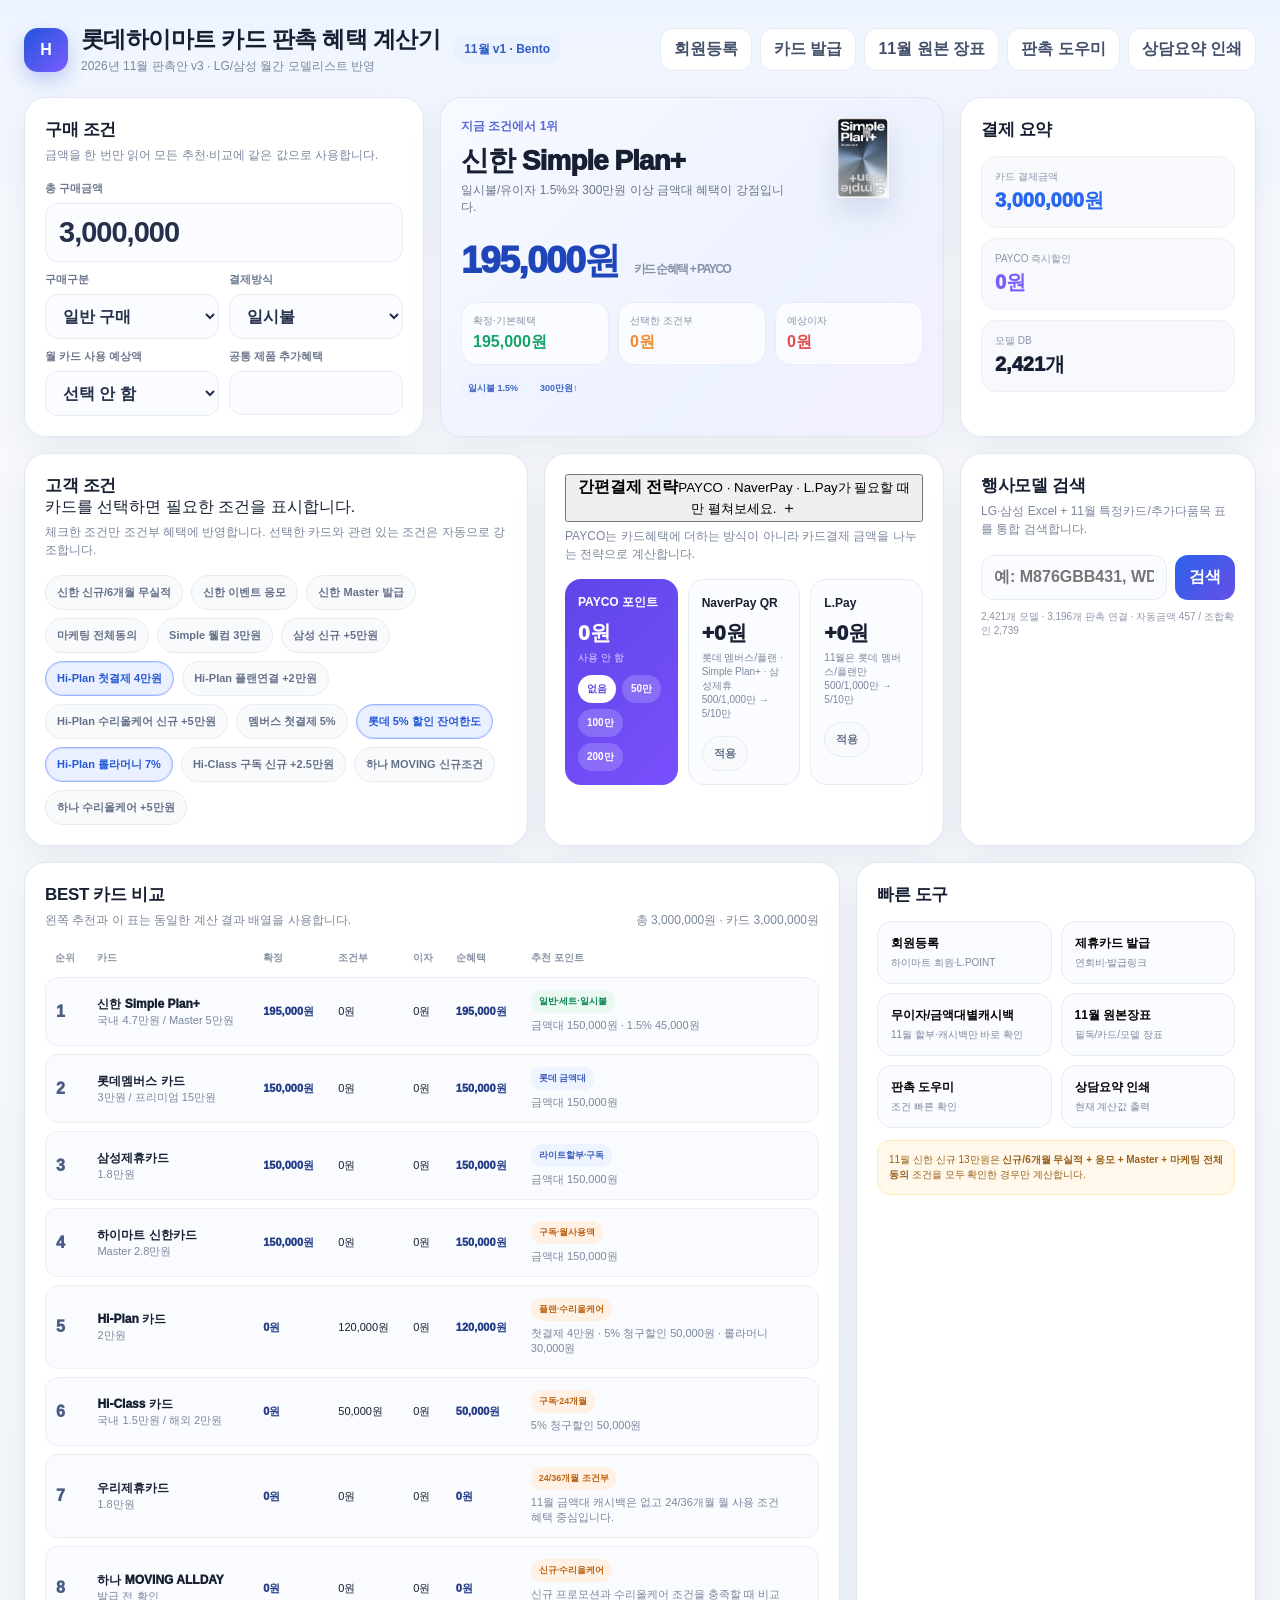
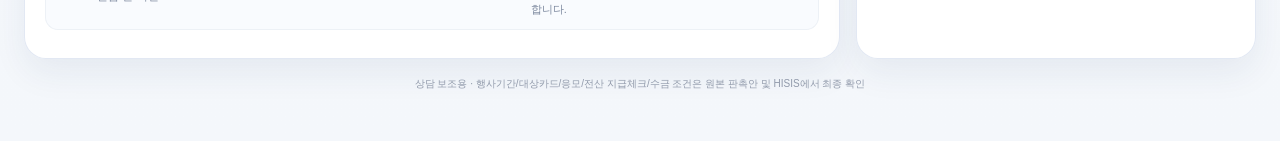
==== commit a1a7e899: "Restore Hi-Plan default benefit conditions" ====
--- a/index.html
+++ b/index.html
@@ -45,12 +45,12 @@
         <label class="chip"><input id="shinhanMarketing" type="checkbox"><span>마케팅 전체동의</span></label>
         <label class="chip orange"><input id="simpleWelcome" type="checkbox"><span>Simple 웰컴 3만원</span></label>
         <label class="chip"><input id="samsungNew" type="checkbox"><span>삼성 신규 +5만원</span></label>
-        <label class="chip"><input id="planFirst" type="checkbox"><span>Hi-Plan 첫결제 4만원</span></label>
+        <label class="chip"><input id="planFirst" type="checkbox" checked><span>Hi-Plan 첫결제 4만원</span></label>
         <label class="chip"><input id="planConnected" type="checkbox"><span>Hi-Plan 플랜연결 +2만원</span></label>
         <label class="chip orange"><input id="planAllcare" type="checkbox"><span>Hi-Plan 수리올케어 신규 +5만원</span></label>
         <label class="chip"><input id="membersFirst" type="checkbox"><span>멤버스 첫결제 5%</span></label>
-        <label class="chip"><input id="lotteBilling" type="checkbox"><span>롯데 5% 할인 잔여한도</span></label>
-        <label class="chip"><input id="lola" type="checkbox"><span>Hi-Plan 롤라머니 7%</span></label>
+        <label class="chip"><input id="lotteBilling" type="checkbox" checked><span>롯데 5% 할인 잔여한도</span></label>
+        <label class="chip"><input id="lola" type="checkbox" checked><span>Hi-Plan 롤라머니 7%</span></label>
         <label class="chip"><input id="classNewSub" type="checkbox"><span>Hi-Class 구독 신규 +2.5만원</span></label>
         <label class="chip"><input id="hanaNew" type="checkbox"><span>하나 MOVING 신규조건</span></label>
         <label class="chip orange"><input id="hanaAllcare" type="checkbox"><span>하나 수리올케어 +5만원</span></label>
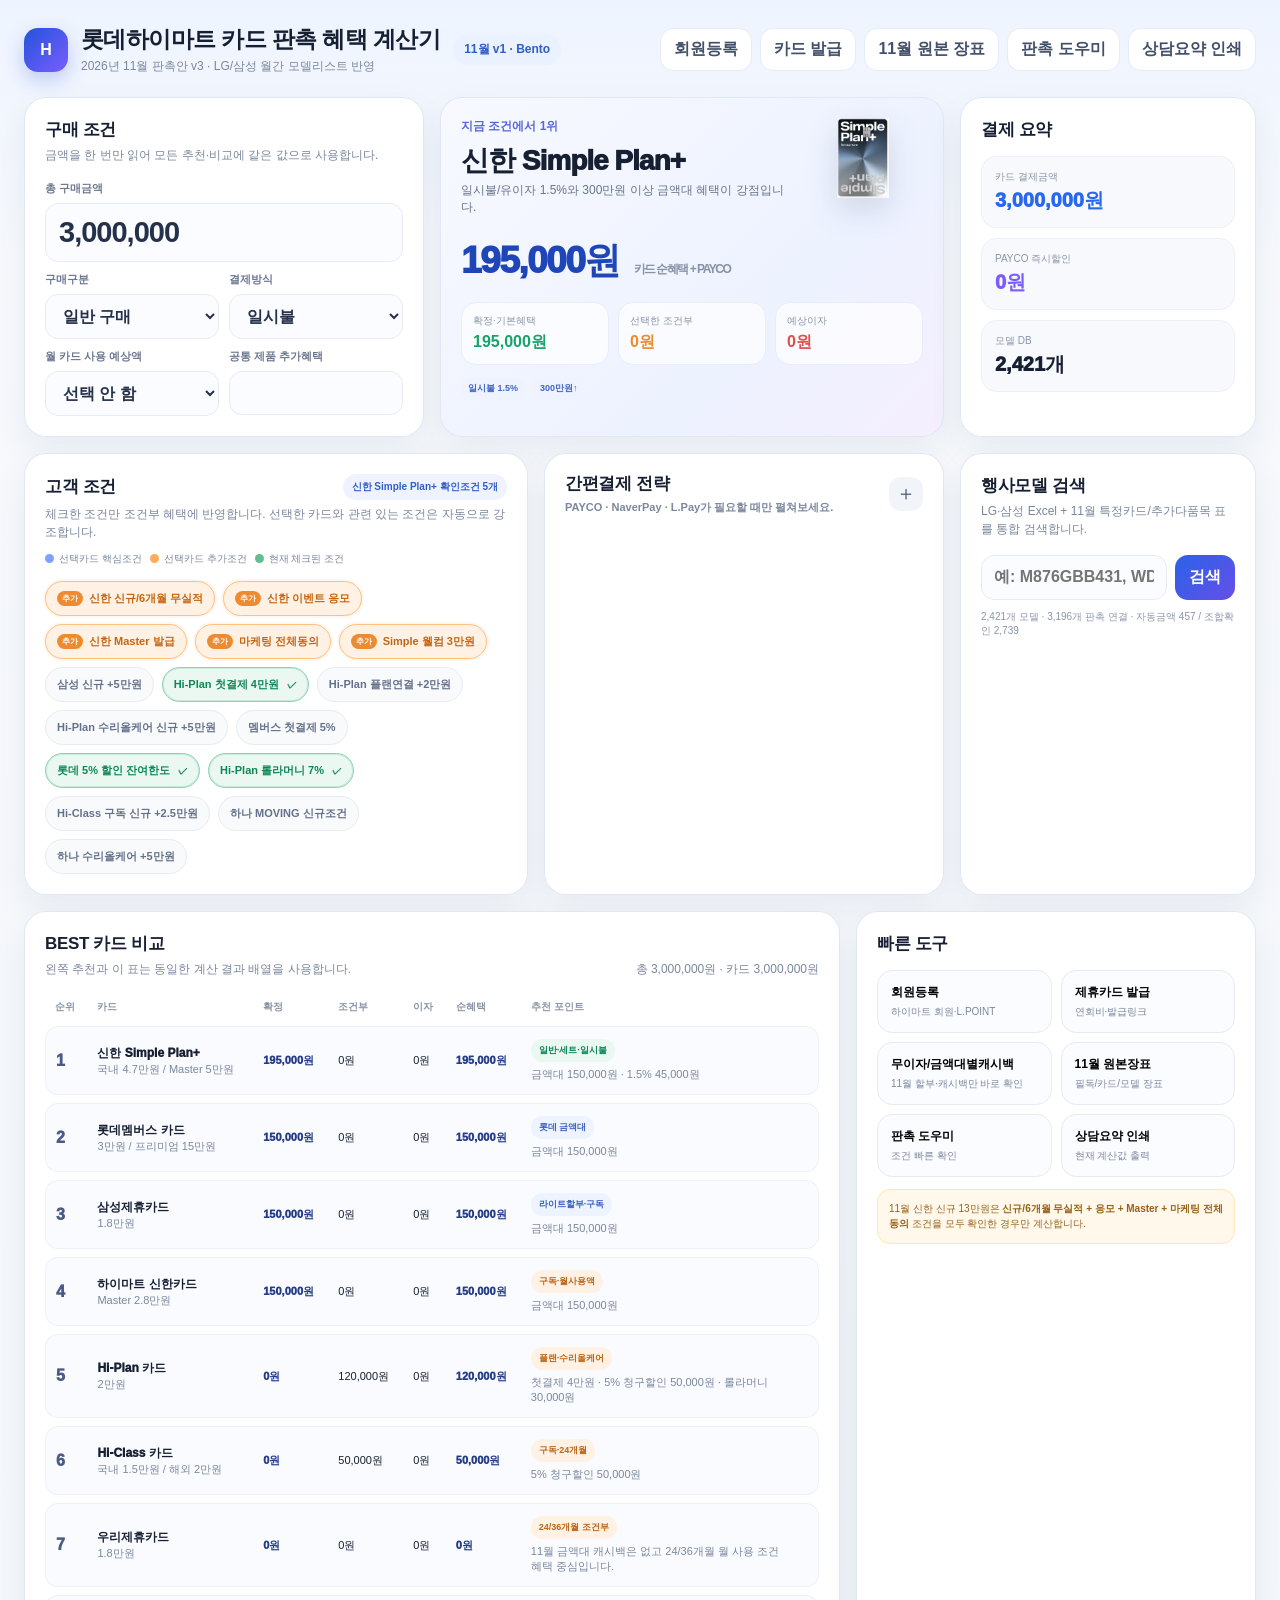
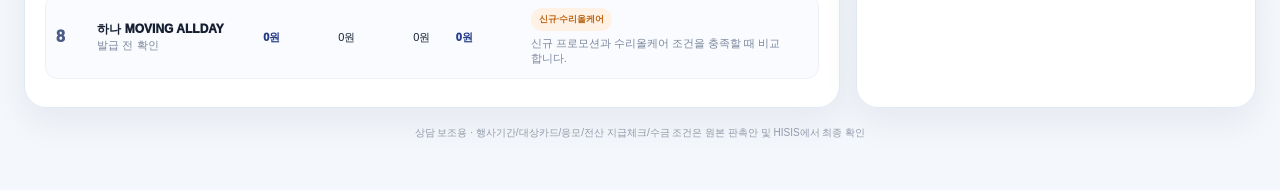
==== commit 26828aab: "Add condition color legend" ====
--- a/index.html
+++ b/index.html
@@ -37,7 +37,7 @@
     </section>
 
     <section class="card conditions">
-      <div class="condition-head"><h3 class="section-title">고객 조건</h3><span id="conditionHint" class="condition-hint">카드를 선택하면 필요한 조건을 표시합니다.</span></div><div class="section-sub">체크한 조건만 조건부 혜택에 반영합니다. 선택한 카드와 관련 있는 조건은 자동으로 강조합니다.</div>
+      <div class="condition-head"><h3 class="section-title">고객 조건</h3><span id="conditionHint" class="condition-hint">카드를 선택하면 필요한 조건을 표시합니다.</span></div><div class="section-sub">체크한 조건만 조건부 혜택에 반영합니다. 선택한 카드와 관련 있는 조건은 자동으로 강조합니다.</div><div class="condition-legend"><span><i class="l-blue"></i>선택카드 핵심조건</span><span><i class="l-orange"></i>선택카드 추가조건</span><span><i class="l-green"></i>현재 체크된 조건</span></div>
       <div class="chips">
         <label class="chip"><input id="shinhanNew" type="checkbox"><span>신한 신규/6개월 무실적</span></label>
         <label class="chip"><input id="shinhanApply" type="checkbox"><span>신한 이벤트 응모</span></label>
--- a/styles.css
+++ b/styles.css
@@ -86,4 +86,81 @@
   .hero-break{grid-template-columns:1fr}
   .hero-break .mini:last-child{grid-column:auto}
   .rank-table tr.rank-row{grid-template-columns:48px 1fr 1fr}
-}+}
+/* v46.3 consultation flow refinements */
+.condition-head{display:flex;align-items:center;justify-content:space-between;gap:10px;flex-wrap:wrap}
+.condition-hint{font-size:10px;font-weight:850;color:#315dc7;background:#eef3ff;border-radius:999px;padding:6px 9px}
+.conditions .chip.recommended span{border-color:#7ea2ff;background:#eaf1ff;color:#2458d5;box-shadow:0 0 0 2px rgba(49,94,251,.08)}
+.conditions .chip.recommended-extra span{border-color:#ffbf7d;background:#fff2e5;color:#c66410;box-shadow:0 0 0 2px rgba(240,138,46,.07)}
+.conditions .chip.recommended span::before{content:'추천';font-size:8px;font-weight:950;background:#315efb;color:#fff;border-radius:999px;padding:2px 5px}
+.conditions .chip.recommended-extra span::before{content:'추가';font-size:8px;font-weight:950;background:#f08a2e;color:#fff;border-radius:999px;padding:2px 5px}
+
+.collapsible-card{padding:0;overflow:hidden}
+.collapse-head{width:100%;display:flex;align-items:center;justify-content:space-between;gap:12px;border:0;background:transparent;padding:18px 20px;text-align:left;color:var(--text)}
+.collapse-head strong{display:block;font-size:17px;letter-spacing:-.35px}
+.collapse-head small{display:block;margin-top:5px;color:var(--muted);font-size:11px;line-height:1.45;font-weight:650}
+.collapse-icon{width:34px;height:34px;border-radius:12px;background:#f1f4f9;display:grid;place-items:center;font-size:20px;color:#536078;flex:0 0 auto}
+.collapse-body{display:none;padding:0 20px 20px}
+.collapse-body.open{display:block}
+
+.benefit-guide-box{max-width:920px}
+.benefit-guide-grid{display:grid;grid-template-columns:1fr 1fr;gap:14px}
+.benefit-guide-grid .source-click img{height:250px;object-fit:cover;object-position:top}
+
+@media(max-width:720px){
+  .condition-head{align-items:flex-start}
+  .condition-hint{font-size:10px;line-height:1.35}
+  .conditions .chip.recommended span::before,.conditions .chip.recommended-extra span::before{font-size:7px}
+  .collapse-head{padding:16px}
+  .collapse-head strong{font-size:18px}
+  .collapse-head small{font-size:12px}
+  .collapse-body{padding:0 16px 16px}
+  .benefit-guide-grid{grid-template-columns:1fr}
+  .benefit-guide-grid .source-click img{height:180px}
+}
+
+/* v46.4 condition state semantics
+   - green: user-selected/active condition
+   - blue: selected card's core recommended condition
+   - orange: selected card's optional/additional condition */
+.conditions .chip input:checked + span{
+  border-color:#8fd1b5;
+  background:#eaf8f1;
+  color:#0d8755;
+  box-shadow:inset 0 0 0 1px #c8eadb;
+}
+.conditions .chip input:checked + span::after{
+  content:'✓';
+  font-size:10px;
+  font-weight:950;
+  margin-left:2px;
+}
+.conditions .chip.recommended span{
+  border-color:#7ea2ff;
+  background:#eaf1ff;
+  color:#2458d5;
+  box-shadow:0 0 0 2px rgba(49,94,251,.08);
+}
+.conditions .chip.recommended-extra span{
+  border-color:#ffbf7d;
+  background:#fff2e5;
+  color:#c66410;
+  box-shadow:0 0 0 2px rgba(240,138,46,.07);
+}
+.conditions .chip.recommended input:checked + span::after,
+.conditions .chip.recommended-extra input:checked + span::after{
+  content:'✓';
+}
+.condition-legend{
+  display:flex;
+  gap:8px;
+  flex-wrap:wrap;
+  margin-top:10px;
+  font-size:10px;
+  color:#7b879d;
+}
+.condition-legend span{display:inline-flex;align-items:center;gap:5px}
+.condition-legend i{width:9px;height:9px;border-radius:50%;display:inline-block}
+.condition-legend .l-blue{background:#7ea2ff}
+.condition-legend .l-orange{background:#ffad5d}
+.condition-legend .l-green{background:#62bd91}
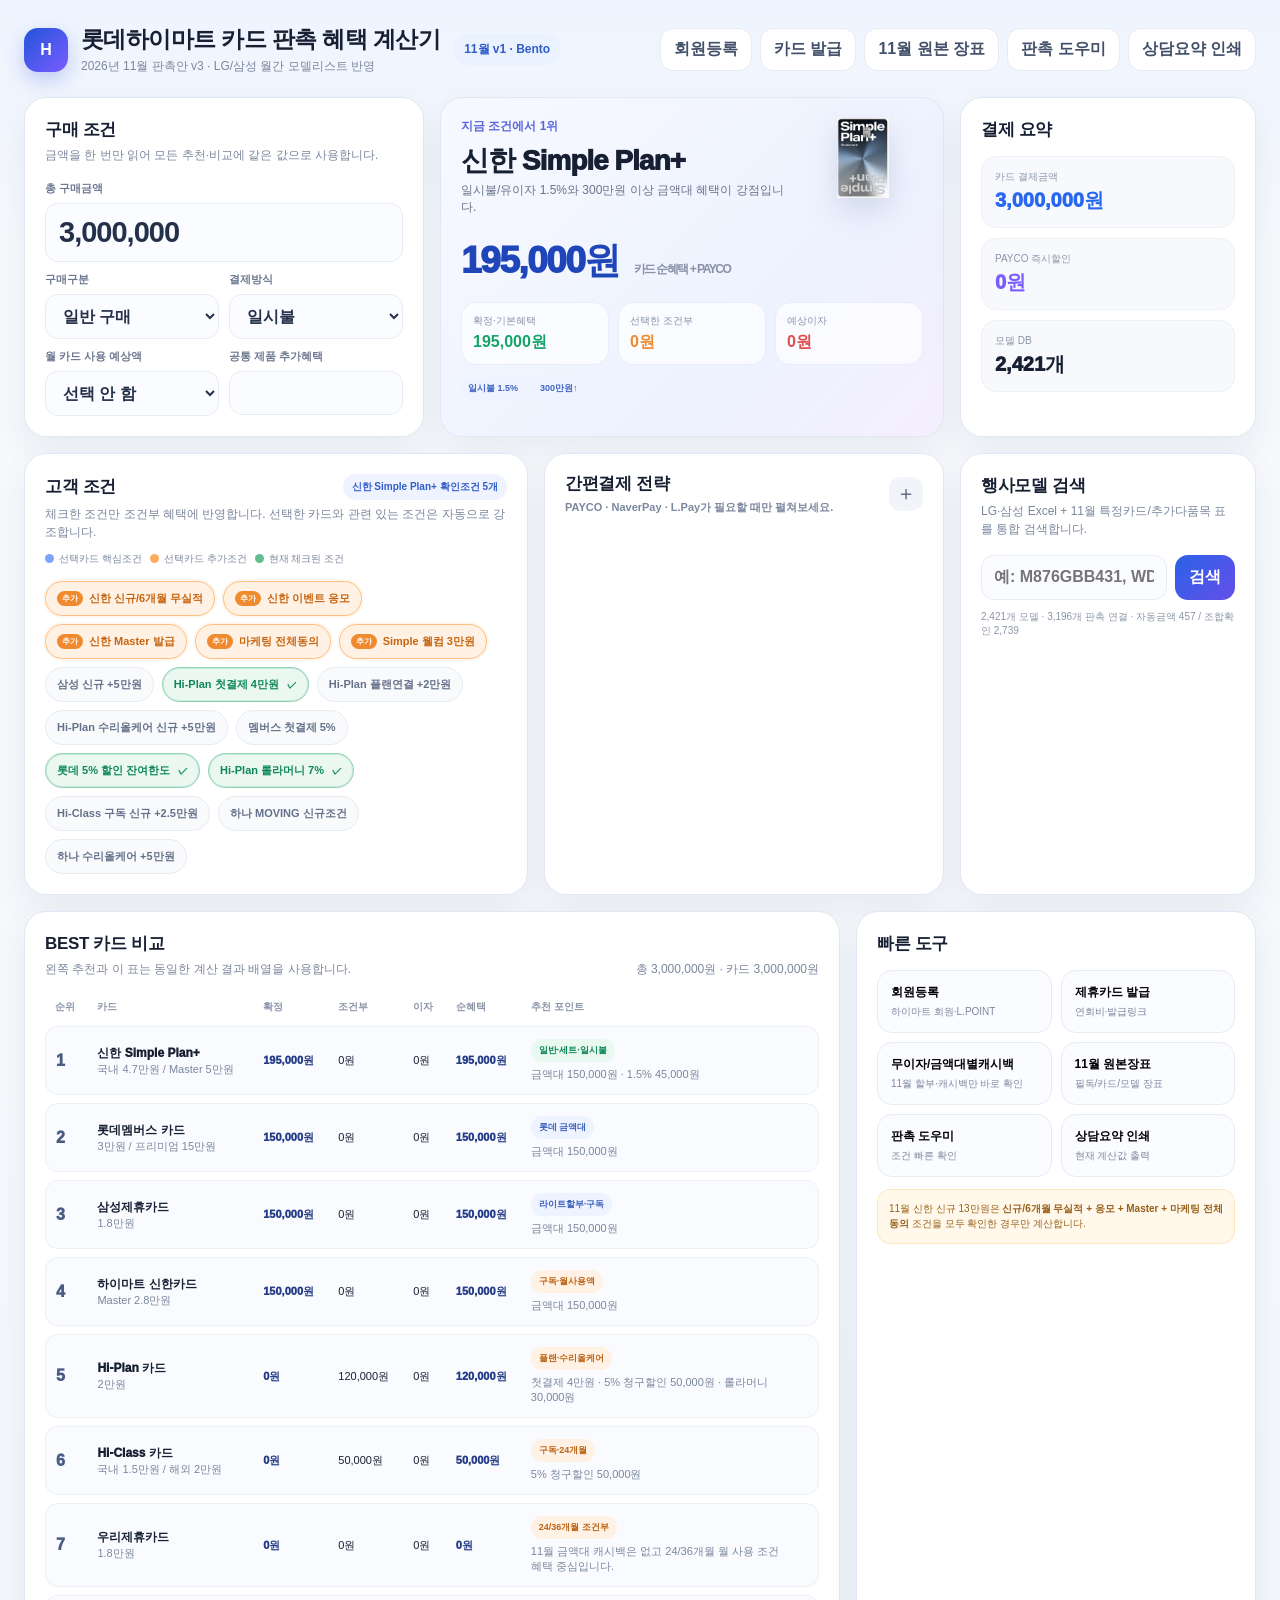
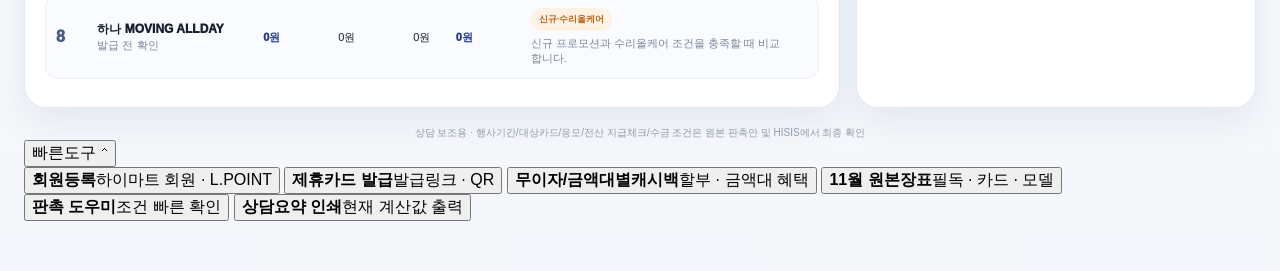
==== commit 6c6315a2: "Add persistent floating quick tools dock" ====
--- a/index.html
+++ b/index.html
@@ -88,7 +88,24 @@
       <div class="notice">11월 신한 신규 13만원은 <b>신규/6개월 무실적 + 응모 + Master + 마케팅 전체동의</b> 조건을 모두 확인한 경우만 계산합니다.</div>
     </section>
   </main>
-  <div class="footer">상담 보조용 · 행사기간/대상카드/응모/전산 지급체크/수금 조건은 원본 판촉안 및 HISIS에서 최종 확인</div>
+  <div class="footer">상담 보조용 · 행사기간/대상카드/응모/전산 지급체크/수금 조건은 원본 판촉안 및 HISIS에서 최종 확인</div><div class="floating-tools" id="floatingTools">
+  <button class="floating-tools-tab" type="button" onclick="toggleFloatingTools()" aria-expanded="false">
+    <span class="floating-tools-handle"></span>
+    <span class="floating-tools-title">빠른도구</span>
+    <span id="floatingToolsIcon" class="floating-tools-icon">⌃</span>
+  </button>
+  <div id="floatingToolsPanel" class="floating-tools-panel">
+    <div class="floating-tools-grid">
+      <button onclick="openModal('memberModal');closeFloatingTools()"><b>회원등록</b><span>하이마트 회원 · L.POINT</span></button>
+      <button onclick="openModal('issueModal');closeFloatingTools()"><b>제휴카드 발급</b><span>발급링크 · QR</span></button>
+      <button onclick="openModal('benefitGuideModal');closeFloatingTools()"><b>무이자/금액대별캐시백</b><span>할부 · 금액대 혜택</span></button>
+      <button onclick="openModal('sourceModal');closeFloatingTools()"><b>11월 원본장표</b><span>필독 · 카드 · 모델</span></button>
+      <button onclick="openModal('chatModal');closeFloatingTools()"><b>판촉 도우미</b><span>조건 빠른 확인</span></button>
+      <button onclick="window.print();closeFloatingTools()"><b>상담요약 인쇄</b><span>현재 계산값 출력</span></button>
+    </div>
+  </div>
+</div>
+
 </div>
 
 <div class="modal" id="memberModal" onclick="if(event.target===this)closeModal('memberModal')"><div class="modal-box"><div class="modal-head"><div><h3>회원등록</h3><div class="section-sub">하이마트 회원등록과 L.POINT 모바일카드를 바로 열거나 QR로 안내합니다.</div></div><button class="x" onclick="closeModal('memberModal')">×</button></div><div id="memberGrid" class="issue-grid"></div></div></div>
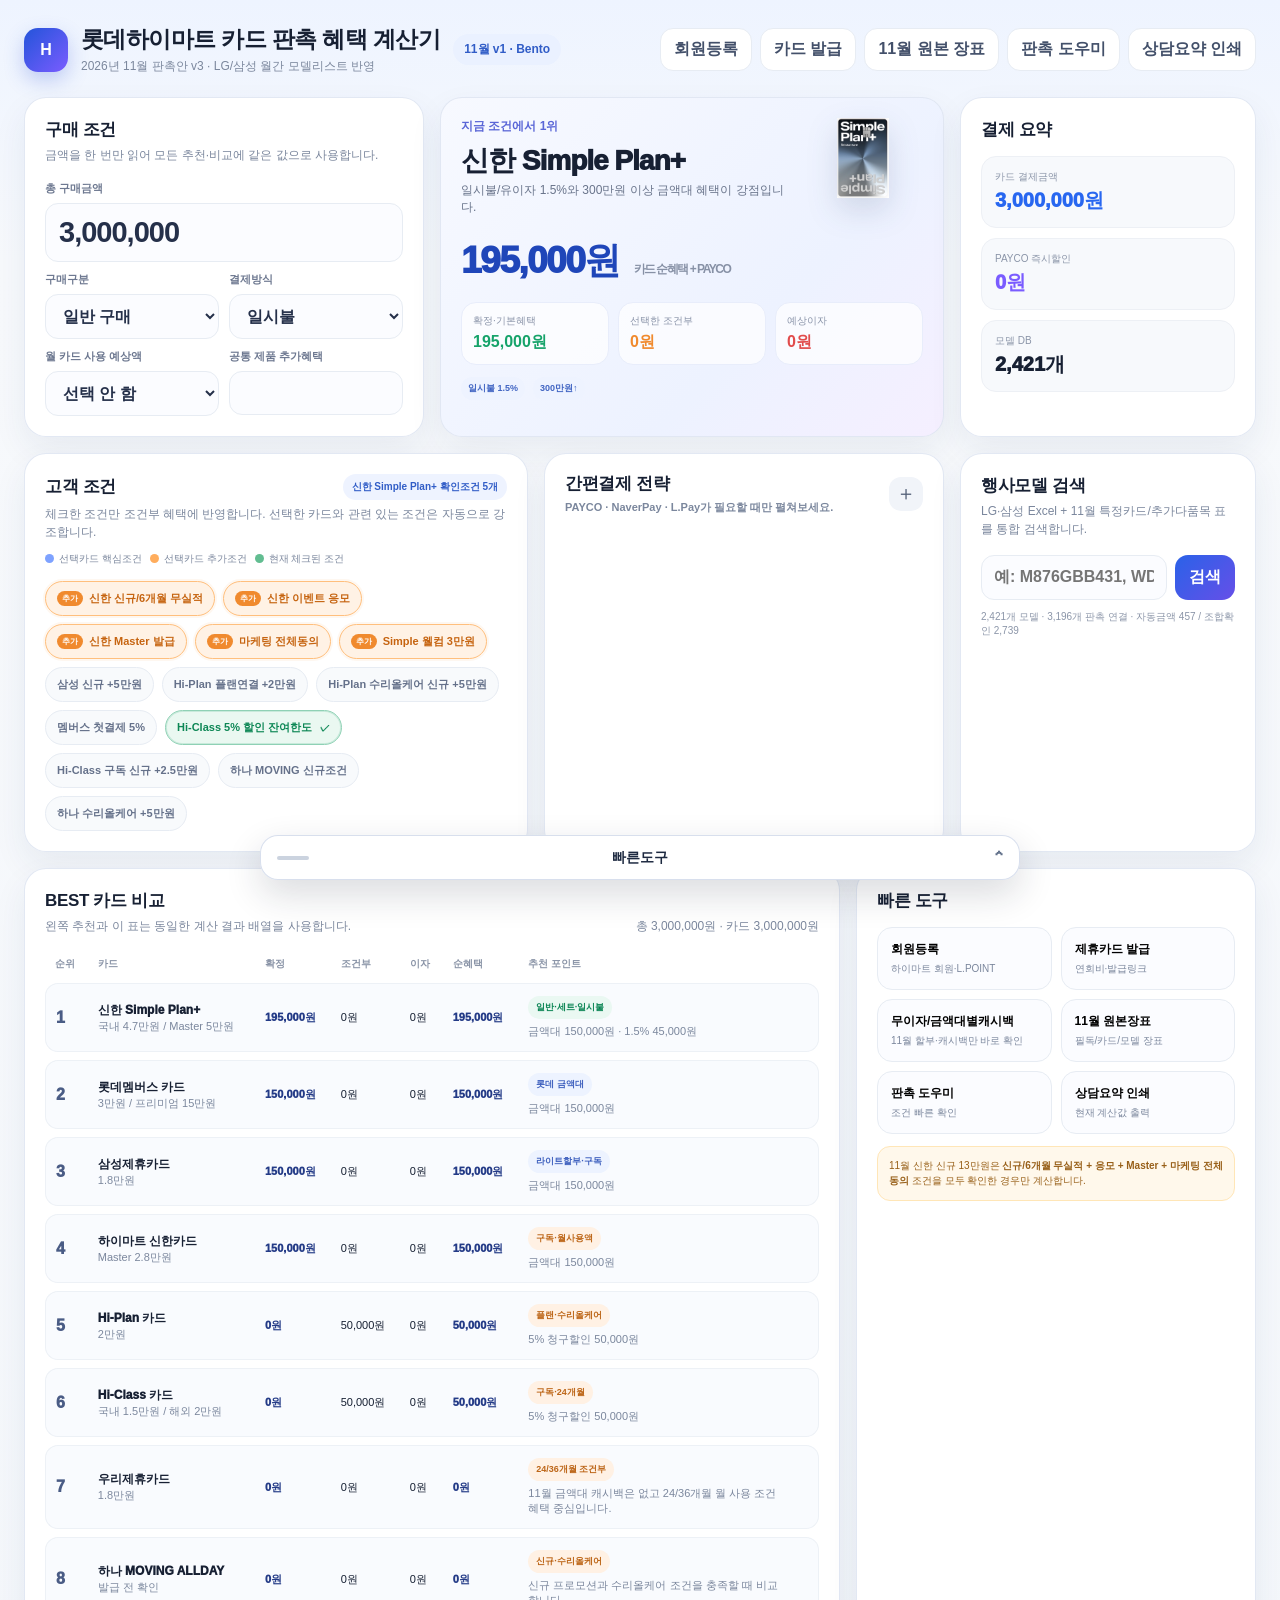
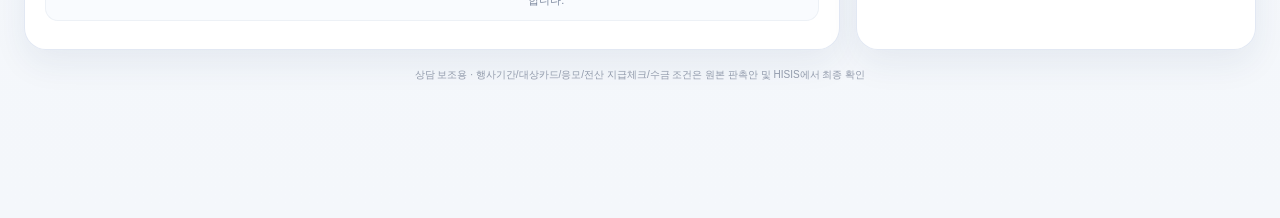
==== commit 170243d6: "Simplify Hi-Plan customer conditions" ====
--- a/index.html
+++ b/index.html
@@ -45,12 +45,10 @@
         <label class="chip"><input id="shinhanMarketing" type="checkbox"><span>마케팅 전체동의</span></label>
         <label class="chip orange"><input id="simpleWelcome" type="checkbox"><span>Simple 웰컴 3만원</span></label>
         <label class="chip"><input id="samsungNew" type="checkbox"><span>삼성 신규 +5만원</span></label>
-        <label class="chip"><input id="planFirst" type="checkbox" checked><span>Hi-Plan 첫결제 4만원</span></label>
         <label class="chip"><input id="planConnected" type="checkbox"><span>Hi-Plan 플랜연결 +2만원</span></label>
         <label class="chip orange"><input id="planAllcare" type="checkbox"><span>Hi-Plan 수리올케어 신규 +5만원</span></label>
         <label class="chip"><input id="membersFirst" type="checkbox"><span>멤버스 첫결제 5%</span></label>
-        <label class="chip"><input id="lotteBilling" type="checkbox" checked><span>롯데 5% 할인 잔여한도</span></label>
-        <label class="chip"><input id="lola" type="checkbox" checked><span>Hi-Plan 롤라머니 7%</span></label>
+        <label class="chip"><input id="lotteBilling" type="checkbox" checked><span>Hi-Class 5% 할인 잔여한도</span></label>
         <label class="chip"><input id="classNewSub" type="checkbox"><span>Hi-Class 구독 신규 +2.5만원</span></label>
         <label class="chip"><input id="hanaNew" type="checkbox"><span>하나 MOVING 신규조건</span></label>
         <label class="chip orange"><input id="hanaAllcare" type="checkbox"><span>하나 수리올케어 +5만원</span></label>
--- a/styles.css
+++ b/styles.css
@@ -164,3 +164,33 @@
 .condition-legend .l-blue{background:#7ea2ff}
 .condition-legend .l-orange{background:#ffad5d}
 .condition-legend .l-green{background:#62bd91}
+
+/* v46.5 persistent floating quick tools */
+.floating-tools{position:fixed;left:50%;bottom:max(12px,env(safe-area-inset-bottom));transform:translateX(-50%);width:min(760px,calc(100vw - 24px));z-index:120;pointer-events:none}
+.floating-tools-tab{pointer-events:auto;width:100%;border:1px solid rgba(214,222,236,.95);background:rgba(255,255,255,.96);backdrop-filter:blur(18px);-webkit-backdrop-filter:blur(18px);box-shadow:0 14px 36px rgba(23,32,51,.16);border-radius:18px;padding:10px 16px;display:grid;grid-template-columns:32px 1fr 32px;align-items:center;color:#1d2940;font-weight:900}
+.floating-tools-handle{width:32px;height:4px;border-radius:999px;background:#cbd3df;justify-self:start}
+.floating-tools-title{font-size:14px;letter-spacing:-.2px}
+.floating-tools-icon{font-size:20px;color:#61708a;justify-self:end;transition:transform .18s}
+.floating-tools-panel{pointer-events:none;opacity:0;transform:translateY(16px) scale(.98);max-height:0;overflow:hidden;transition:opacity .18s ease,transform .18s ease,max-height .22s ease;margin-bottom:8px}
+.floating-tools.open .floating-tools-panel{pointer-events:auto;opacity:1;transform:translateY(0) scale(1);max-height:420px}
+.floating-tools.open .floating-tools-tab{border-radius:14px 14px 18px 18px}
+.floating-tools-grid{background:rgba(255,255,255,.98);backdrop-filter:blur(20px);-webkit-backdrop-filter:blur(20px);border:1px solid rgba(214,222,236,.95);border-radius:20px;padding:12px;display:grid;grid-template-columns:repeat(3,1fr);gap:9px;box-shadow:0 18px 44px rgba(23,32,51,.18)}
+.floating-tools-grid button{border:1px solid #e7ecf3;background:#f9fbfe;border-radius:14px;padding:12px;text-align:left;color:#24304a}
+.floating-tools-grid button b{display:block;font-size:12px;line-height:1.3}
+.floating-tools-grid button span{display:block;margin-top:4px;font-size:10px;color:#7b879d;line-height:1.35}
+body{padding-bottom:86px}
+@media(max-width:720px){
+  .floating-tools{width:calc(100vw - 16px);bottom:max(8px,env(safe-area-inset-bottom))}
+  .floating-tools-tab{grid-template-columns:28px 1fr 28px;padding:9px 13px;border-radius:16px}
+  .floating-tools-title{font-size:13px}
+  .floating-tools-grid{grid-template-columns:1fr 1fr;gap:8px;padding:10px;border-radius:18px}
+  .floating-tools-grid button{padding:11px;border-radius:13px}
+  .floating-tools-grid button b{font-size:12px}
+  .floating-tools-grid button span{font-size:9px}
+  .floating-tools.open .floating-tools-panel{max-height:72vh;overflow:auto}
+  body{padding-bottom:78px}
+}
+@media(max-width:390px){
+  .floating-tools-grid{grid-template-columns:1fr}
+}
+@media print{.floating-tools{display:none!important}body{padding-bottom:0}}
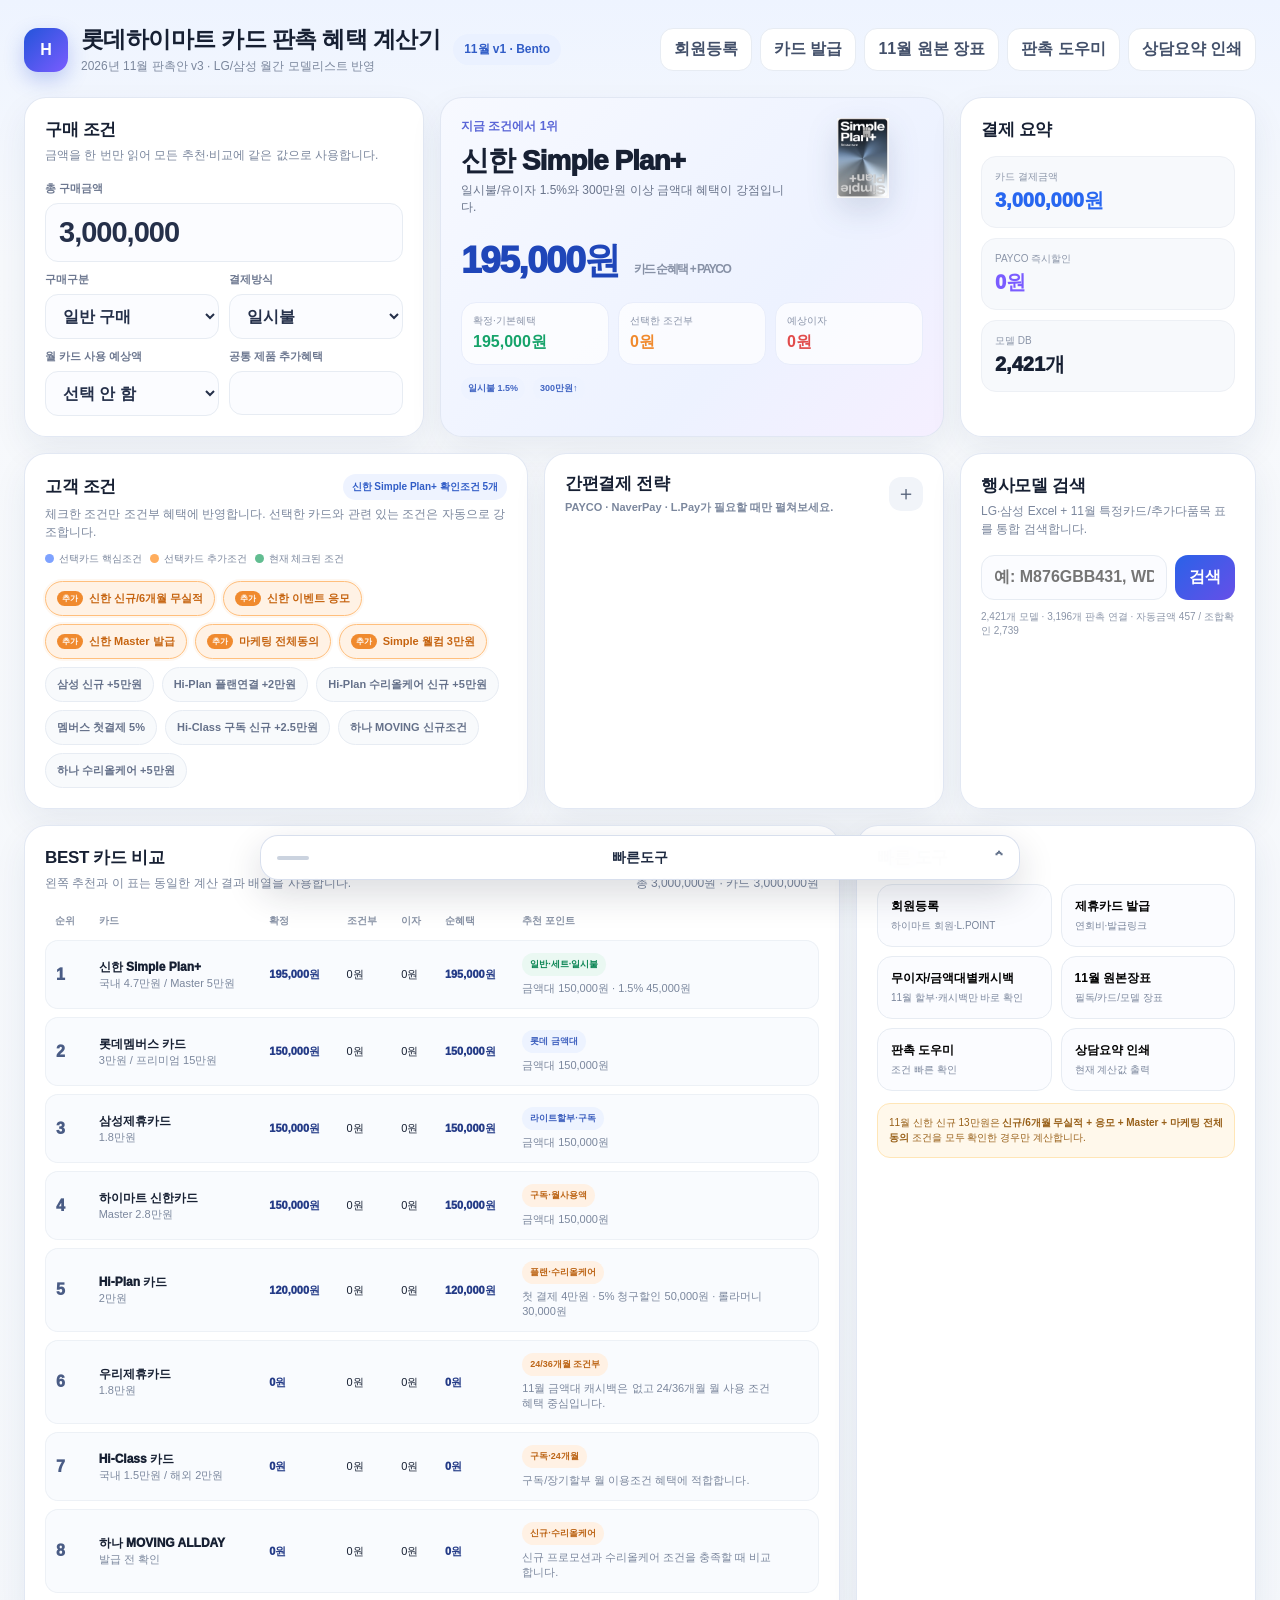
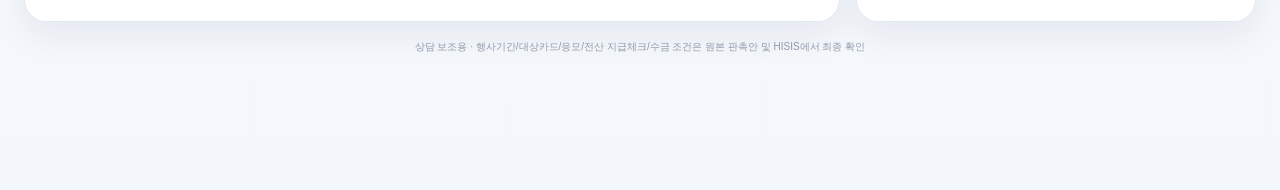
==== commit 42f7fb48: "Auto Hi-Class base discount and bust cached assets" ====
--- a/index.html
+++ b/index.html
@@ -4,7 +4,7 @@
 <meta charset="utf-8" />
 <meta name="viewport" content="width=device-width,initial-scale=1,viewport-fit=cover" />
 <title>롯데하이마트 카드 판촉 혜택 계산기 · 2026년 11월</title>
-<link rel="stylesheet" href="styles.css">
+<link rel="stylesheet" href="styles.css?v=46.6">
 </head>
 <body>
 <div class="app">
@@ -48,7 +48,6 @@
         <label class="chip"><input id="planConnected" type="checkbox"><span>Hi-Plan 플랜연결 +2만원</span></label>
         <label class="chip orange"><input id="planAllcare" type="checkbox"><span>Hi-Plan 수리올케어 신규 +5만원</span></label>
         <label class="chip"><input id="membersFirst" type="checkbox"><span>멤버스 첫결제 5%</span></label>
-        <label class="chip"><input id="lotteBilling" type="checkbox" checked><span>Hi-Class 5% 할인 잔여한도</span></label>
         <label class="chip"><input id="classNewSub" type="checkbox"><span>Hi-Class 구독 신규 +2.5만원</span></label>
         <label class="chip"><input id="hanaNew" type="checkbox"><span>하나 MOVING 신규조건</span></label>
         <label class="chip orange"><input id="hanaAllcare" type="checkbox"><span>하나 수리올케어 +5만원</span></label>
@@ -86,7 +85,9 @@
       <div class="notice">11월 신한 신규 13만원은 <b>신규/6개월 무실적 + 응모 + Master + 마케팅 전체동의</b> 조건을 모두 확인한 경우만 계산합니다.</div>
     </section>
   </main>
-  <div class="footer">상담 보조용 · 행사기간/대상카드/응모/전산 지급체크/수금 조건은 원본 판촉안 및 HISIS에서 최종 확인</div><div class="floating-tools" id="floatingTools">
+  <div class="footer">상담 보조용 · 행사기간/대상카드/응모/전산 지급체크/수금 조건은 원본 판촉안 및 HISIS에서 최종 확인</div>
+</div>
+<div class="floating-tools" id="floatingTools">
   <button class="floating-tools-tab" type="button" onclick="toggleFloatingTools()" aria-expanded="false">
     <span class="floating-tools-handle"></span>
     <span class="floating-tools-title">빠른도구</span>
@@ -104,15 +105,13 @@
   </div>
 </div>
 
-</div>
-
 <div class="modal" id="memberModal" onclick="if(event.target===this)closeModal('memberModal')"><div class="modal-box"><div class="modal-head"><div><h3>회원등록</h3><div class="section-sub">하이마트 회원등록과 L.POINT 모바일카드를 바로 열거나 QR로 안내합니다.</div></div><button class="x" onclick="closeModal('memberModal')">×</button></div><div id="memberGrid" class="issue-grid"></div></div></div>
 <div class="modal" id="issueModal" onclick="if(event.target===this)closeModal('issueModal')"><div class="modal-box"><div class="modal-head"><div><h3>제휴카드 발급</h3><div class="section-sub">11월 상담용 연회비와 발급 링크</div></div><button class="x" onclick="closeModal('issueModal')">×</button></div><div id="issueGrid" class="issue-grid"></div></div></div>
 <div class="modal" id="benefitGuideModal" onclick="if(event.target===this)closeModal('benefitGuideModal')"><div class="modal-box benefit-guide-box"><div class="modal-head"><div><h3>무이자/금액대별캐시백</h3><div class="section-sub">11월 상담에서 자주 확인하는 두 장표만 모았습니다.</div></div><button class="x" onclick="closeModal('benefitGuideModal')">×</button></div><div class="benefit-guide-grid"><button class="source-card source-click" onclick="openViewer('11월 무이자·할부','source/slide-15.png','','11월 판촉안 v3 · 15p')"><img src="source/slide-15.png" alt="11월 무이자 할부"><b>무이자/할부</b><div class="section-sub">카드별 무이자·부분무이자·장기할부 확인</div></button><button class="source-card source-click" onclick="openViewer('11월 금액대별 캐시백','source/slide-16.png','','11월 판촉안 v3 · 16p')"><img src="source/slide-16.png" alt="11월 금액대별 캐시백"><b>금액대별 캐시백</b><div class="section-sub">카드별 구매금액 구간 혜택 확인</div></button></div></div></div>
 <div class="modal" id="sourceModal" onclick="if(event.target===this)closeModal('sourceModal')"><div class="modal-box"><div class="modal-head"><div><h3>11월 원본 장표</h3><div class="section-sub">필독·카드·간편결제·모델 판촉 원본</div></div><button class="x" onclick="closeModal('sourceModal')">×</button></div><div id="sourceGrid" class="source-grid"></div></div></div>
 <div class="modal" id="chatModal" onclick="if(event.target===this)closeModal('chatModal')"><div class="modal-box" style="max-width:700px"><div class="modal-head"><div><h3>11월 판촉 도우미</h3><div class="section-sub">예: 신한 신규, 우리 24개월, LPay, PAYCO</div></div><button class="x" onclick="closeModal('chatModal')">×</button></div><div class="chat-row"><input id="chatQ" placeholder="궁금한 조건을 입력하세요" onkeydown="if(event.key==='Enter')askChat()"><button class="primary" onclick="askChat()">확인</button></div><div id="chatA" class="chat-answer">질문을 입력하면 11월 판촉안 기준 핵심 조건을 보여줍니다.</div></div></div>
 <div class="modal viewer-modal" id="viewerModal" onclick="if(event.target===this)closeViewer()"><div class="viewer-box"><div class="modal-head"><div><h3 id="viewerTitle">확대 보기</h3><div id="viewerSub" class="section-sub"></div></div><button class="x" onclick="closeViewer()">×</button></div><div class="viewer-body"><img id="viewerImage" alt="확대 이미지"><div id="viewerUrl" class="viewer-url"></div><div class="viewer-actions"><button id="viewerOpenBtn" class="primary">링크 열기</button><button id="viewerCopyBtn">URL 복사</button></div></div></div></div>
-<script src="model-db.js"></script>
-<script src="app.js"></script>
+<script src="model-db.js?v=46.6"></script>
+<script src="app.js?v=46.6"></script>
 </body>
 </html>
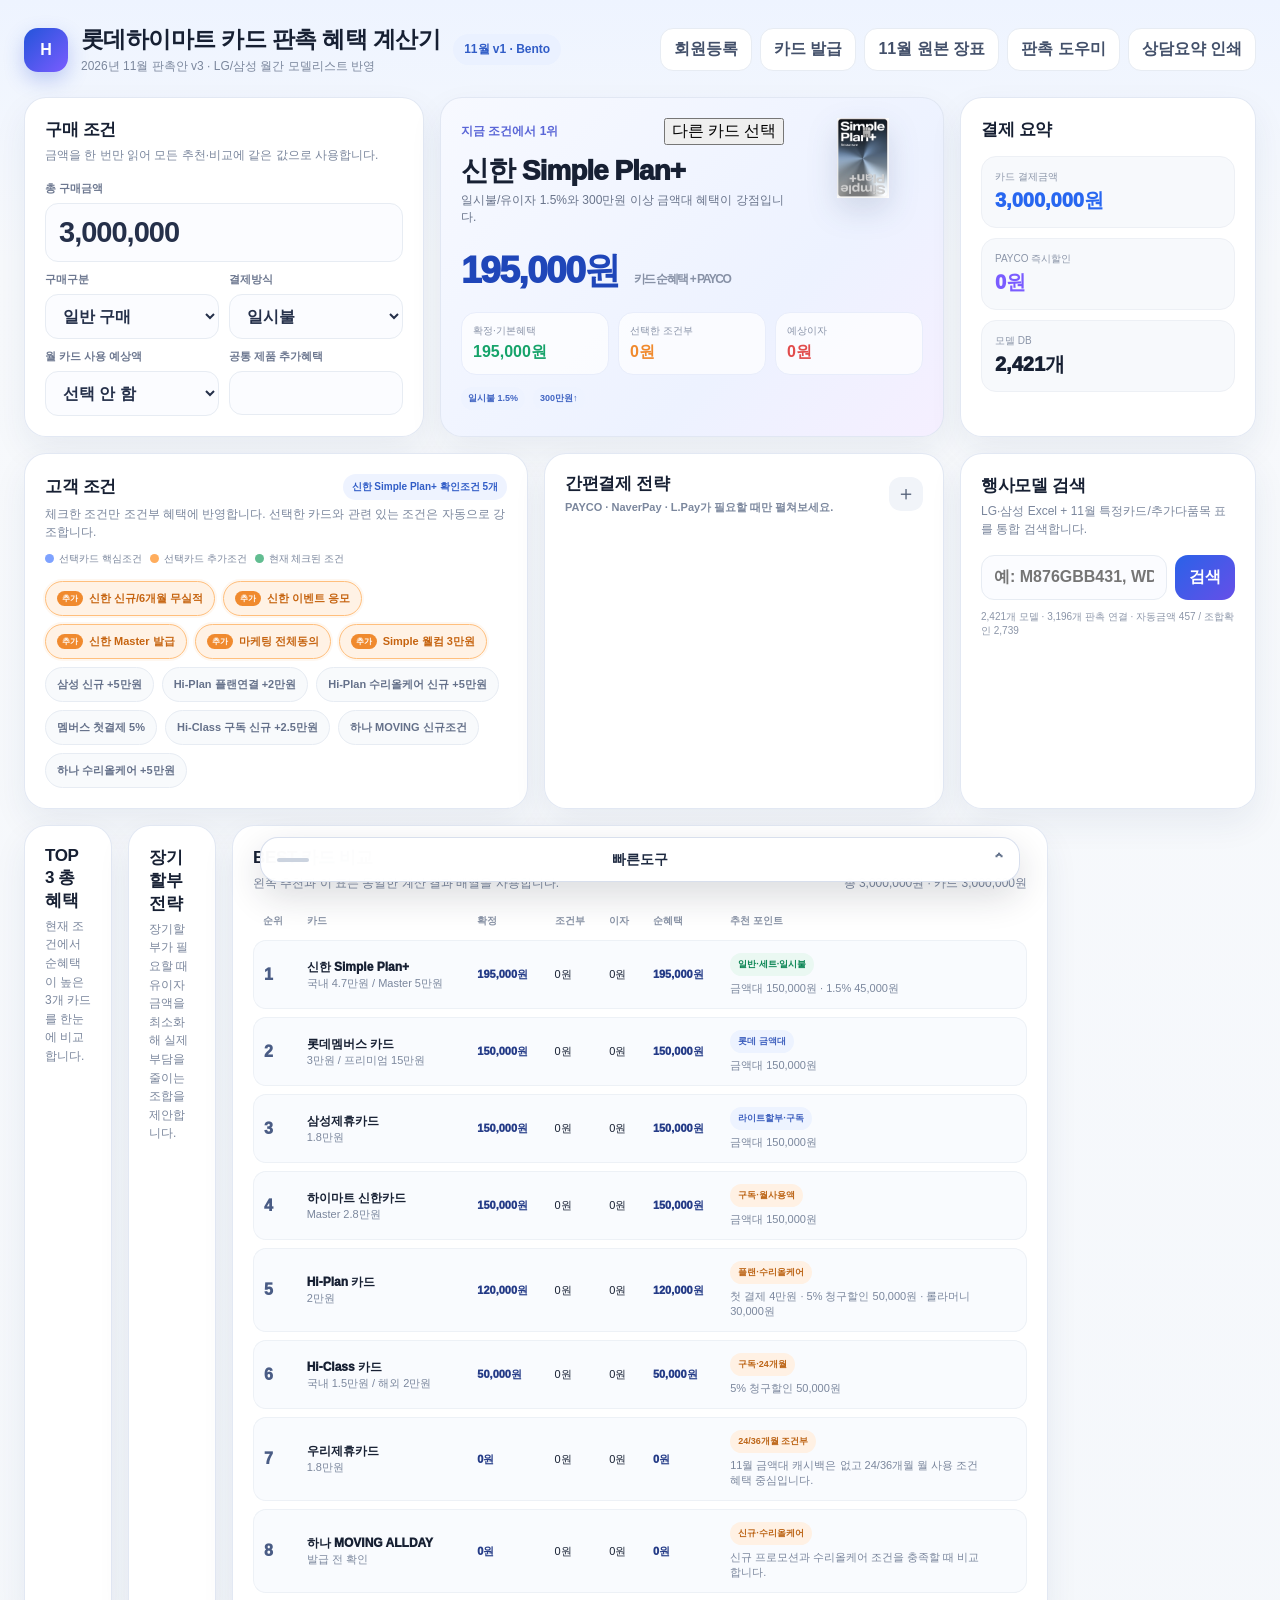
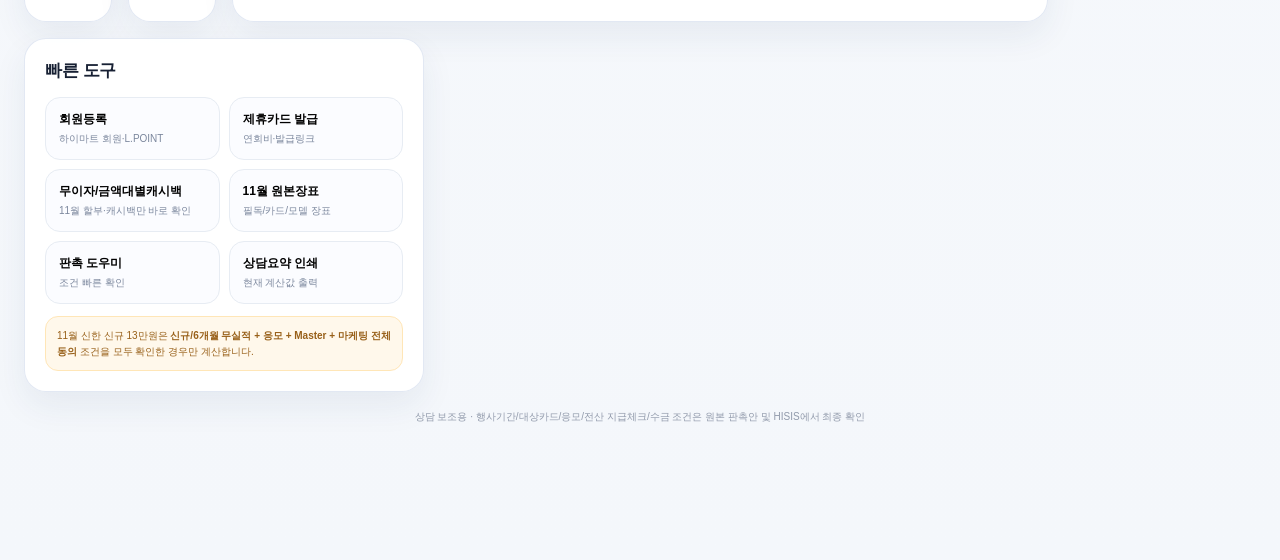
==== commit 82777961: "Restore card selector podium and long term strategy sections" ====
--- a/index.html
+++ b/index.html
@@ -4,7 +4,7 @@
 <meta charset="utf-8" />
 <meta name="viewport" content="width=device-width,initial-scale=1,viewport-fit=cover" />
 <title>롯데하이마트 카드 판촉 혜택 계산기 · 2026년 11월</title>
-<link rel="stylesheet" href="styles.css?v=46.6">
+<link rel="stylesheet" href="styles.css?v=46.7">
 </head>
 <body>
 <div class="app">
@@ -26,7 +26,7 @@
     </section>
 
     <section class="card hero">
-      <div class="hero-top"><div><div class="hero-headline"><div id="heroKicker" class="hero-kicker">지금 조건에서 1위</div><button id="heroReset" class="hero-reset" type="button" onclick="resetSelectedCard()" style="display:none">추천 1위로 돌아가기</button></div><div id="heroName" class="hero-card-name">-</div><div id="heroReason" class="hero-reason">조건을 계산하고 있습니다.</div></div><img id="heroImg" class="hero-img" alt="카드 이미지" style="display:none" /></div>
+      <div class="hero-top"><div><div class="hero-headline"><div id="heroKicker" class="hero-kicker">지금 조건에서 1위</div><div class="hero-actions"><button id="heroReset" class="hero-reset" type="button" onclick="resetSelectedCard()" style="display:none">추천 1위로 돌아가기</button><button class="hero-select" type="button" onclick="openCardSelect()">다른 카드 선택</button></div></div><div id="heroName" class="hero-card-name">-</div><div id="heroReason" class="hero-reason">조건을 계산하고 있습니다.</div></div><img id="heroImg" class="hero-img" alt="카드 이미지" style="display:none" /></div>
       <div id="heroMoney" class="hero-money">0원 <small>순혜택</small></div>
       <div class="hero-break"><div class="mini"><div class="k">확정·기본혜택</div><div id="heroConfirmed" class="v green">0원</div></div><div class="mini"><div class="k">선택한 조건부</div><div id="heroConditional" class="v orange">0원</div></div><div class="mini"><div class="k">예상이자</div><div id="heroInterest" class="v red">0원</div></div></div>
       <div id="heroTags" class="chips" style="margin-top:12px"></div>
@@ -75,6 +75,16 @@
       <div id="modelStats" class="model-stats"></div><div id="modelResults" class="model-results"></div>
     </section>
 
+    <section class="card podium-card">
+      <div class="compare-head"><div><h3 class="section-title">TOP 3 총 혜택</h3><div class="section-sub">현재 조건에서 순혜택이 높은 3개 카드를 한눈에 비교합니다.</div></div></div>
+      <div id="top3Podium" class="top3-podium"></div>
+    </section>
+
+    <section class="card strategy-card" id="strategyCard">
+      <div class="compare-head"><div><h3 class="section-title">장기할부 전략</h3><div class="section-sub">장기할부가 필요할 때 유이자 금액을 최소화해 실제 부담을 줄이는 조합을 제안합니다.</div></div></div>
+      <div id="strategyGuide" class="strategy-guide"></div>
+    </section>
+
     <section class="card compare">
       <div class="compare-head"><div><h3 class="section-title">BEST 카드 비교</h3><div class="section-sub">왼쪽 추천과 이 표는 동일한 계산 결과 배열을 사용합니다.</div></div><div id="rankNote" class="section-sub"></div></div>
       <div class="table-wrap"><table class="rank-table"><thead><tr><th>순위</th><th>카드</th><th>확정</th><th>조건부</th><th>이자</th><th>순혜택</th><th>추천 포인트</th></tr></thead><tbody id="rankBody"></tbody></table></div>
@@ -108,10 +118,11 @@
 <div class="modal" id="memberModal" onclick="if(event.target===this)closeModal('memberModal')"><div class="modal-box"><div class="modal-head"><div><h3>회원등록</h3><div class="section-sub">하이마트 회원등록과 L.POINT 모바일카드를 바로 열거나 QR로 안내합니다.</div></div><button class="x" onclick="closeModal('memberModal')">×</button></div><div id="memberGrid" class="issue-grid"></div></div></div>
 <div class="modal" id="issueModal" onclick="if(event.target===this)closeModal('issueModal')"><div class="modal-box"><div class="modal-head"><div><h3>제휴카드 발급</h3><div class="section-sub">11월 상담용 연회비와 발급 링크</div></div><button class="x" onclick="closeModal('issueModal')">×</button></div><div id="issueGrid" class="issue-grid"></div></div></div>
 <div class="modal" id="benefitGuideModal" onclick="if(event.target===this)closeModal('benefitGuideModal')"><div class="modal-box benefit-guide-box"><div class="modal-head"><div><h3>무이자/금액대별캐시백</h3><div class="section-sub">11월 상담에서 자주 확인하는 두 장표만 모았습니다.</div></div><button class="x" onclick="closeModal('benefitGuideModal')">×</button></div><div class="benefit-guide-grid"><button class="source-card source-click" onclick="openViewer('11월 무이자·할부','source/slide-15.png','','11월 판촉안 v3 · 15p')"><img src="source/slide-15.png" alt="11월 무이자 할부"><b>무이자/할부</b><div class="section-sub">카드별 무이자·부분무이자·장기할부 확인</div></button><button class="source-card source-click" onclick="openViewer('11월 금액대별 캐시백','source/slide-16.png','','11월 판촉안 v3 · 16p')"><img src="source/slide-16.png" alt="11월 금액대별 캐시백"><b>금액대별 캐시백</b><div class="section-sub">카드별 구매금액 구간 혜택 확인</div></button></div></div></div>
+<div class="modal" id="cardSelectModal" onclick="if(event.target===this)closeModal('cardSelectModal')"><div class="modal-box card-select-box"><div class="modal-head"><div><h3>다른 카드 선택</h3><div class="section-sub">현재 추천순위에서 원하는 카드를 누르면 상단 상세가 해당 카드로 바뀝니다.</div></div><button class="x" onclick="closeModal('cardSelectModal')">×</button></div><div id="cardSelectGrid" class="card-select-grid"></div></div></div>
 <div class="modal" id="sourceModal" onclick="if(event.target===this)closeModal('sourceModal')"><div class="modal-box"><div class="modal-head"><div><h3>11월 원본 장표</h3><div class="section-sub">필독·카드·간편결제·모델 판촉 원본</div></div><button class="x" onclick="closeModal('sourceModal')">×</button></div><div id="sourceGrid" class="source-grid"></div></div></div>
 <div class="modal" id="chatModal" onclick="if(event.target===this)closeModal('chatModal')"><div class="modal-box" style="max-width:700px"><div class="modal-head"><div><h3>11월 판촉 도우미</h3><div class="section-sub">예: 신한 신규, 우리 24개월, LPay, PAYCO</div></div><button class="x" onclick="closeModal('chatModal')">×</button></div><div class="chat-row"><input id="chatQ" placeholder="궁금한 조건을 입력하세요" onkeydown="if(event.key==='Enter')askChat()"><button class="primary" onclick="askChat()">확인</button></div><div id="chatA" class="chat-answer">질문을 입력하면 11월 판촉안 기준 핵심 조건을 보여줍니다.</div></div></div>
 <div class="modal viewer-modal" id="viewerModal" onclick="if(event.target===this)closeViewer()"><div class="viewer-box"><div class="modal-head"><div><h3 id="viewerTitle">확대 보기</h3><div id="viewerSub" class="section-sub"></div></div><button class="x" onclick="closeViewer()">×</button></div><div class="viewer-body"><img id="viewerImage" alt="확대 이미지"><div id="viewerUrl" class="viewer-url"></div><div class="viewer-actions"><button id="viewerOpenBtn" class="primary">링크 열기</button><button id="viewerCopyBtn">URL 복사</button></div></div></div></div>
-<script src="model-db.js?v=46.6"></script>
-<script src="app.js?v=46.6"></script>
+<script src="model-db.js?v=46.7"></script>
+<script src="app.js?v=46.7"></script>
 </body>
 </html>
--- a/styles.css
+++ b/styles.css
@@ -194,3 +194,23 @@
   .floating-tools-grid{grid-template-columns:1fr}
 }
 @media print{.floating-tools{display:none!important}body{padding-bottom:0}}
+
+/* v46.6 force viewport-level floating dock */
+#floatingTools.floating-tools{
+  position:fixed!important;
+  left:50%!important;
+  right:auto!important;
+  top:auto!important;
+  bottom:calc(env(safe-area-inset-bottom,0px) + 10px)!important;
+  transform:translate3d(-50%,0,0)!important;
+  z-index:2147483000!important;
+  width:min(760px,calc(100vw - 20px))!important;
+  margin:0!important;
+}
+#floatingTools .floating-tools-tab{display:grid!important}
+@media(max-width:720px){
+  #floatingTools.floating-tools{
+    bottom:calc(env(safe-area-inset-bottom,0px) + 8px)!important;
+    width:calc(100vw - 14px)!important;
+  }
+}
